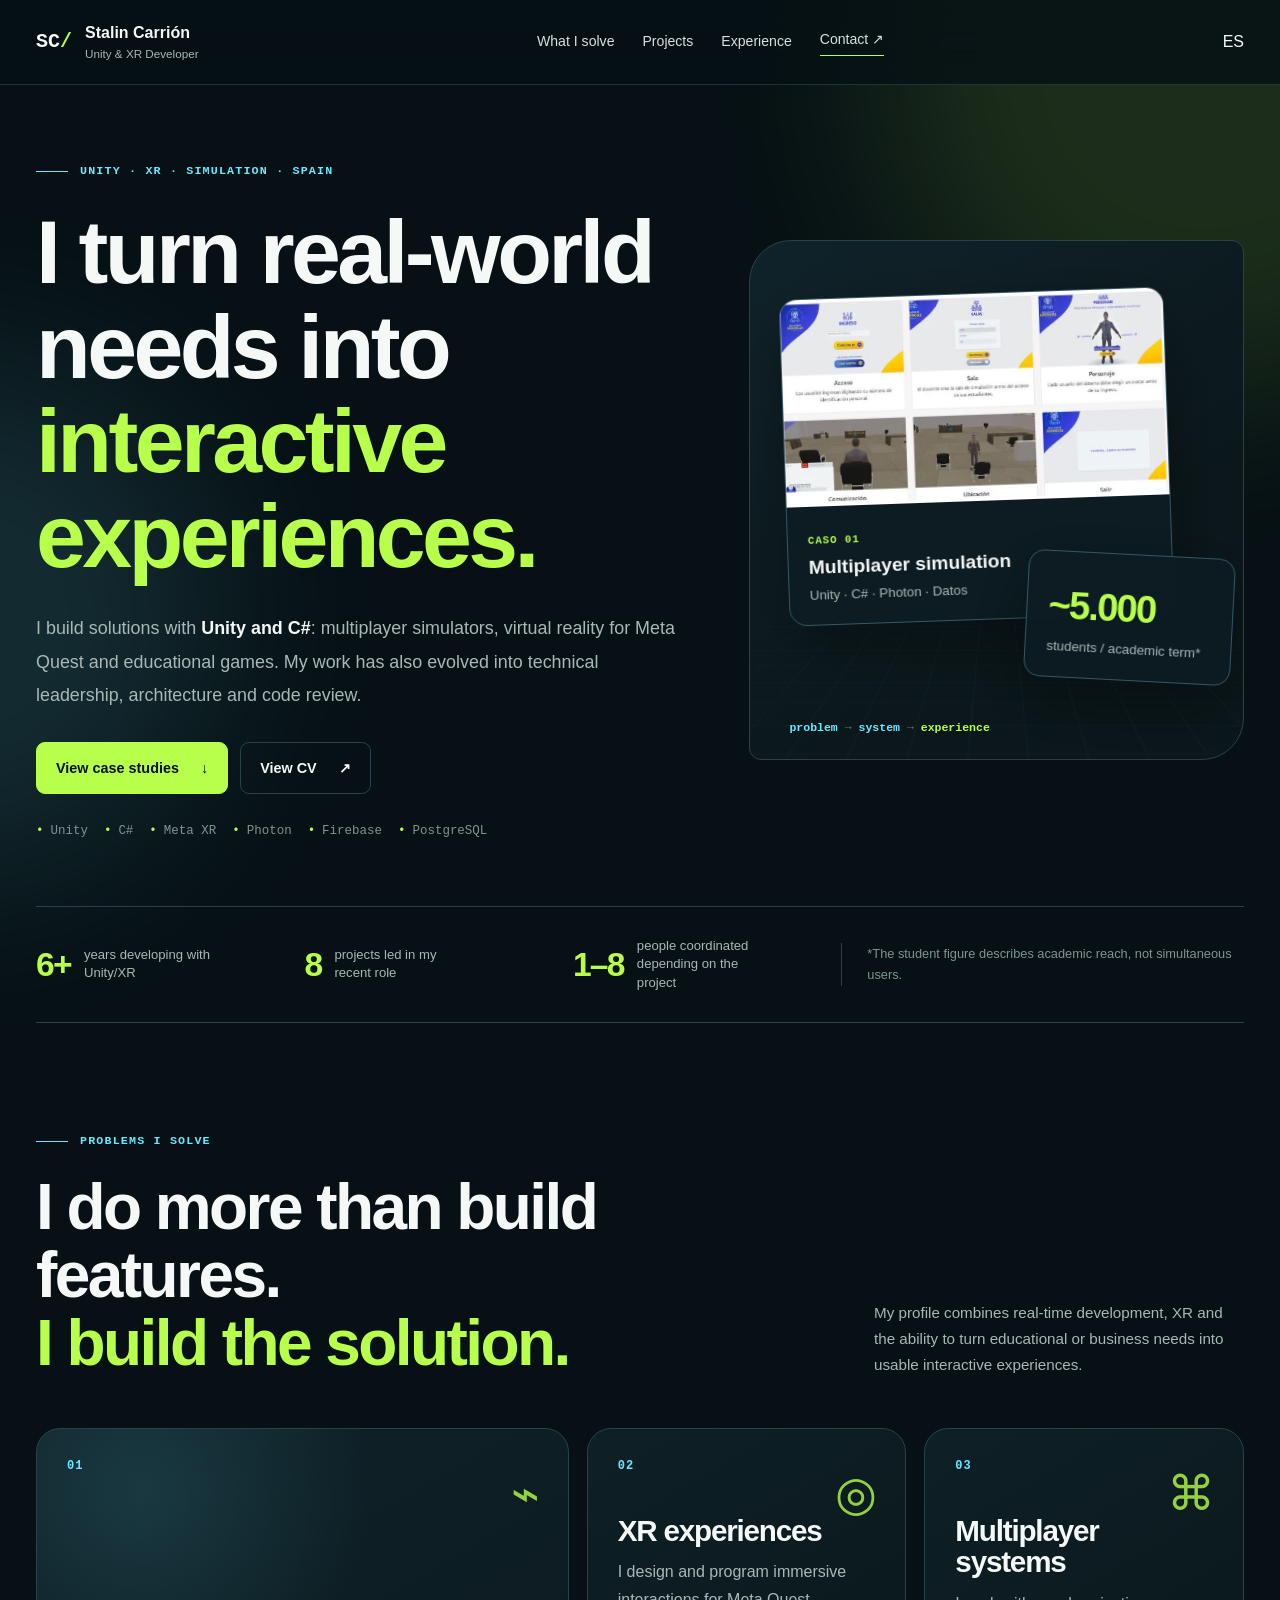
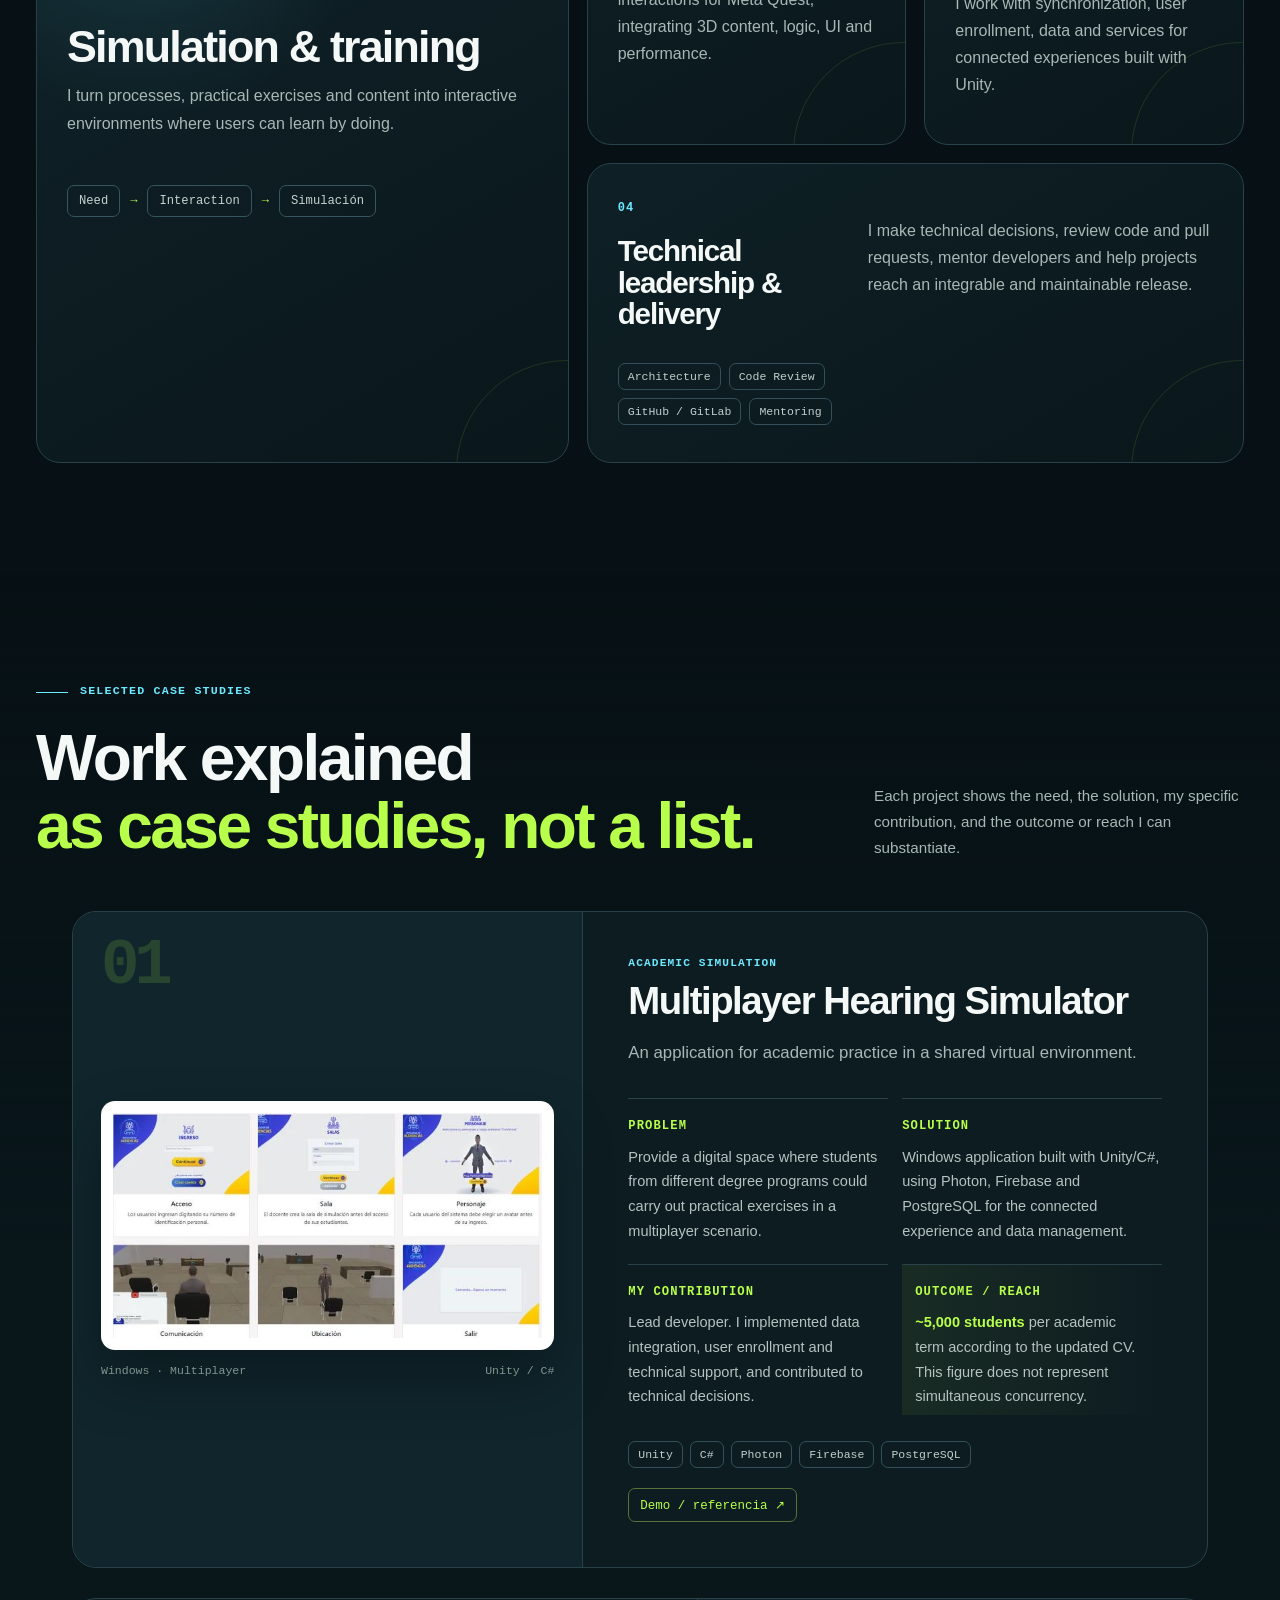
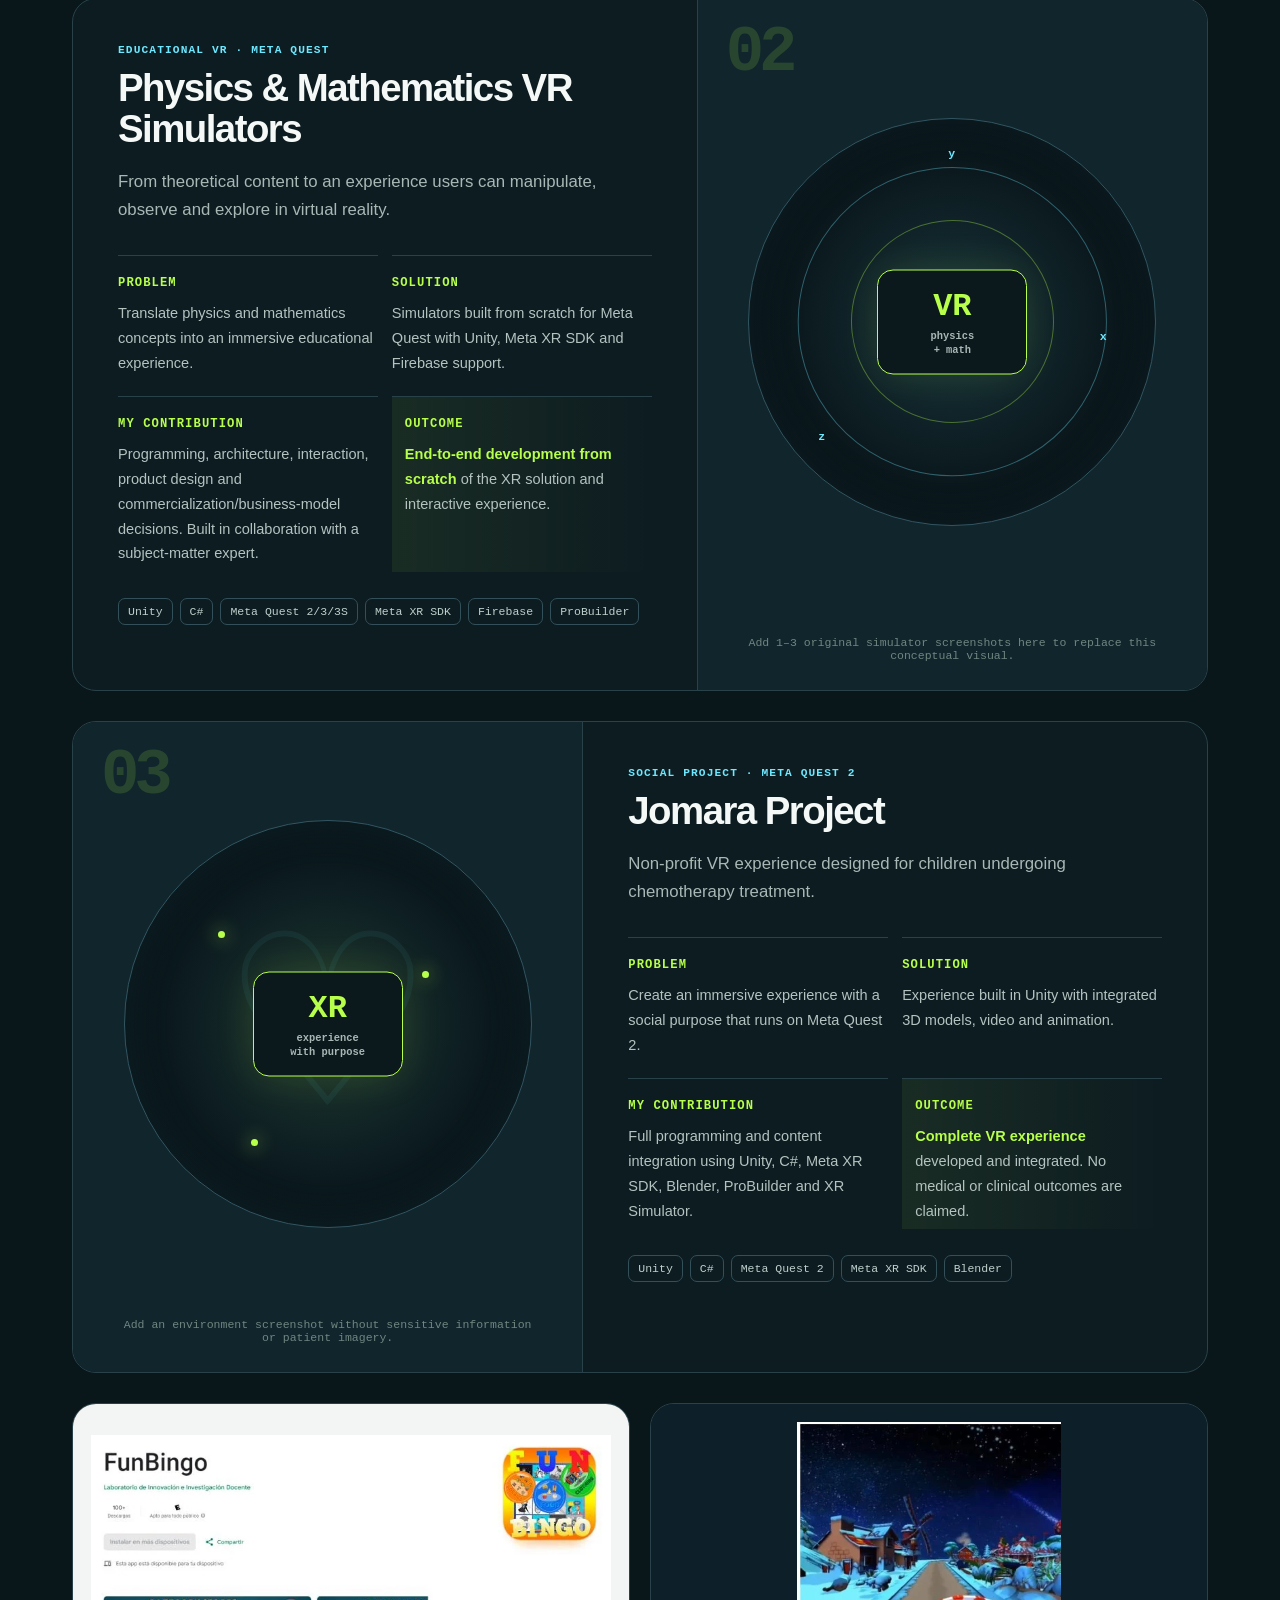
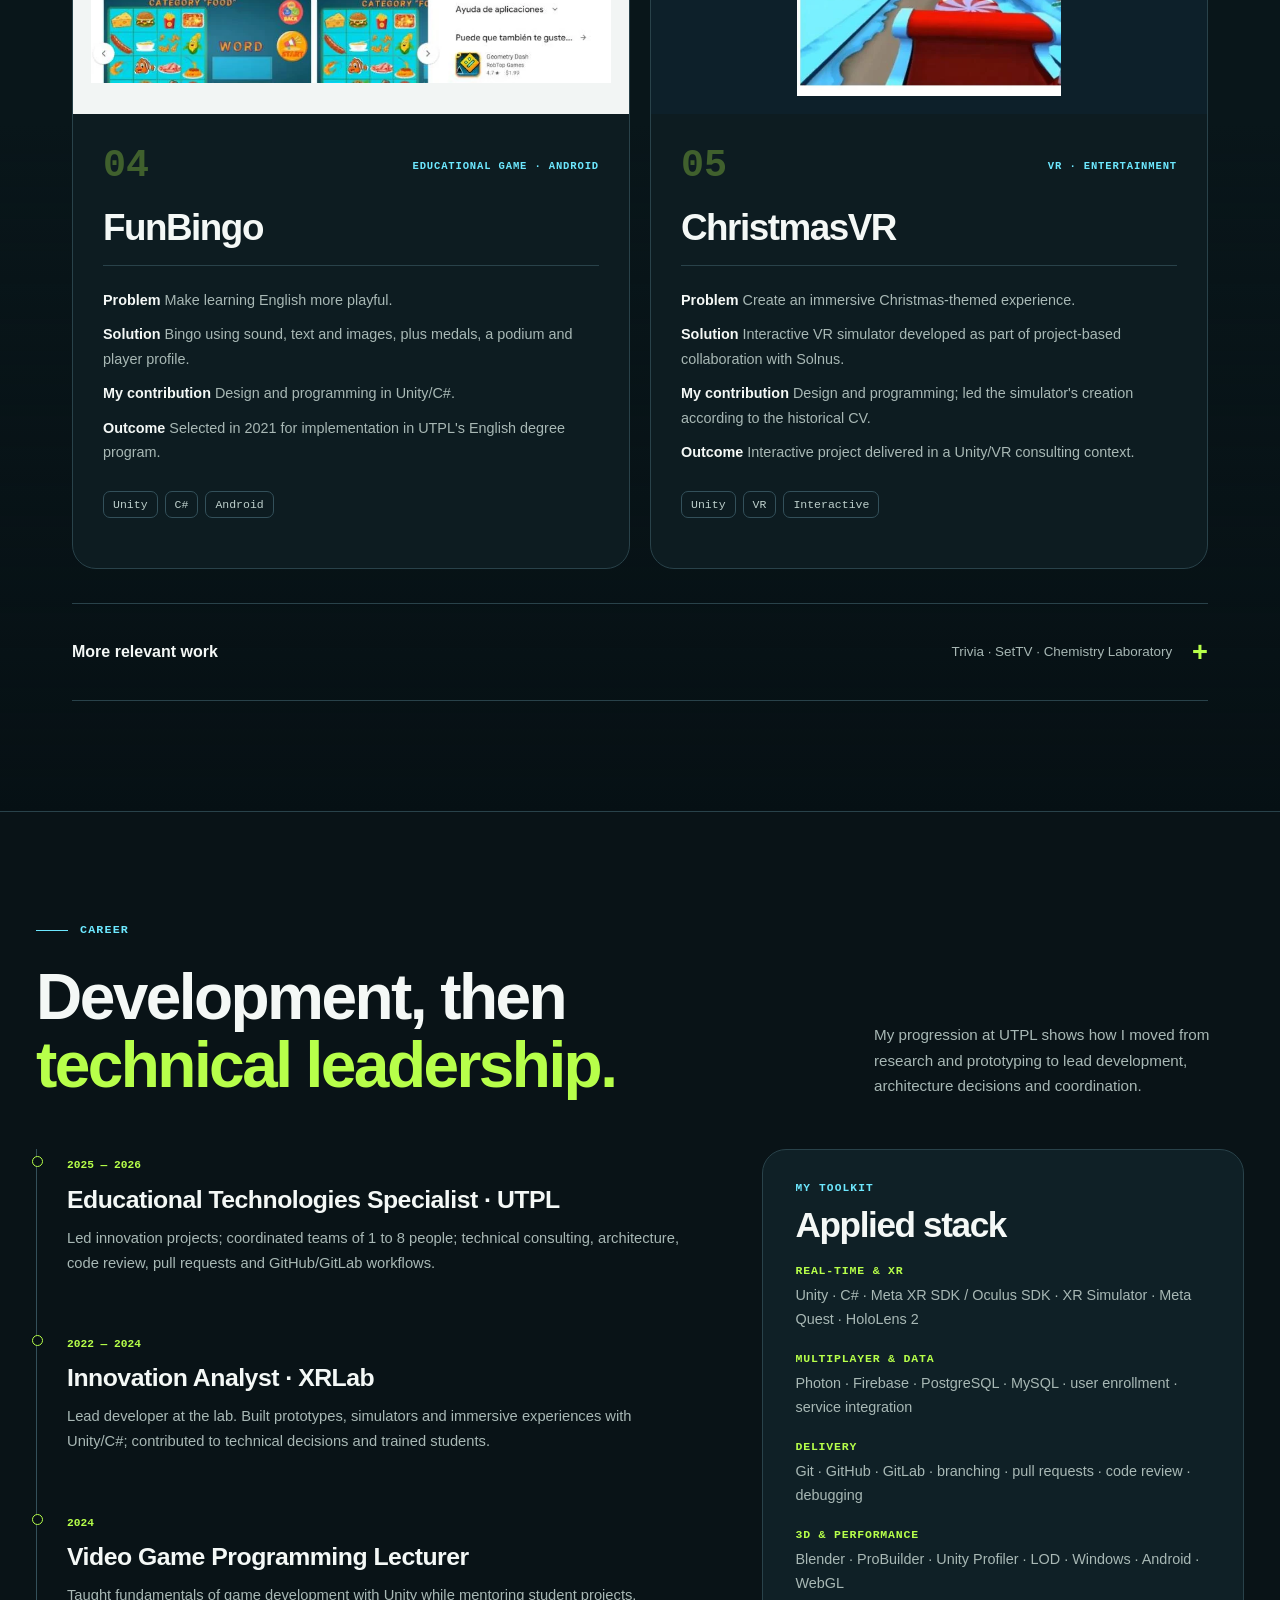
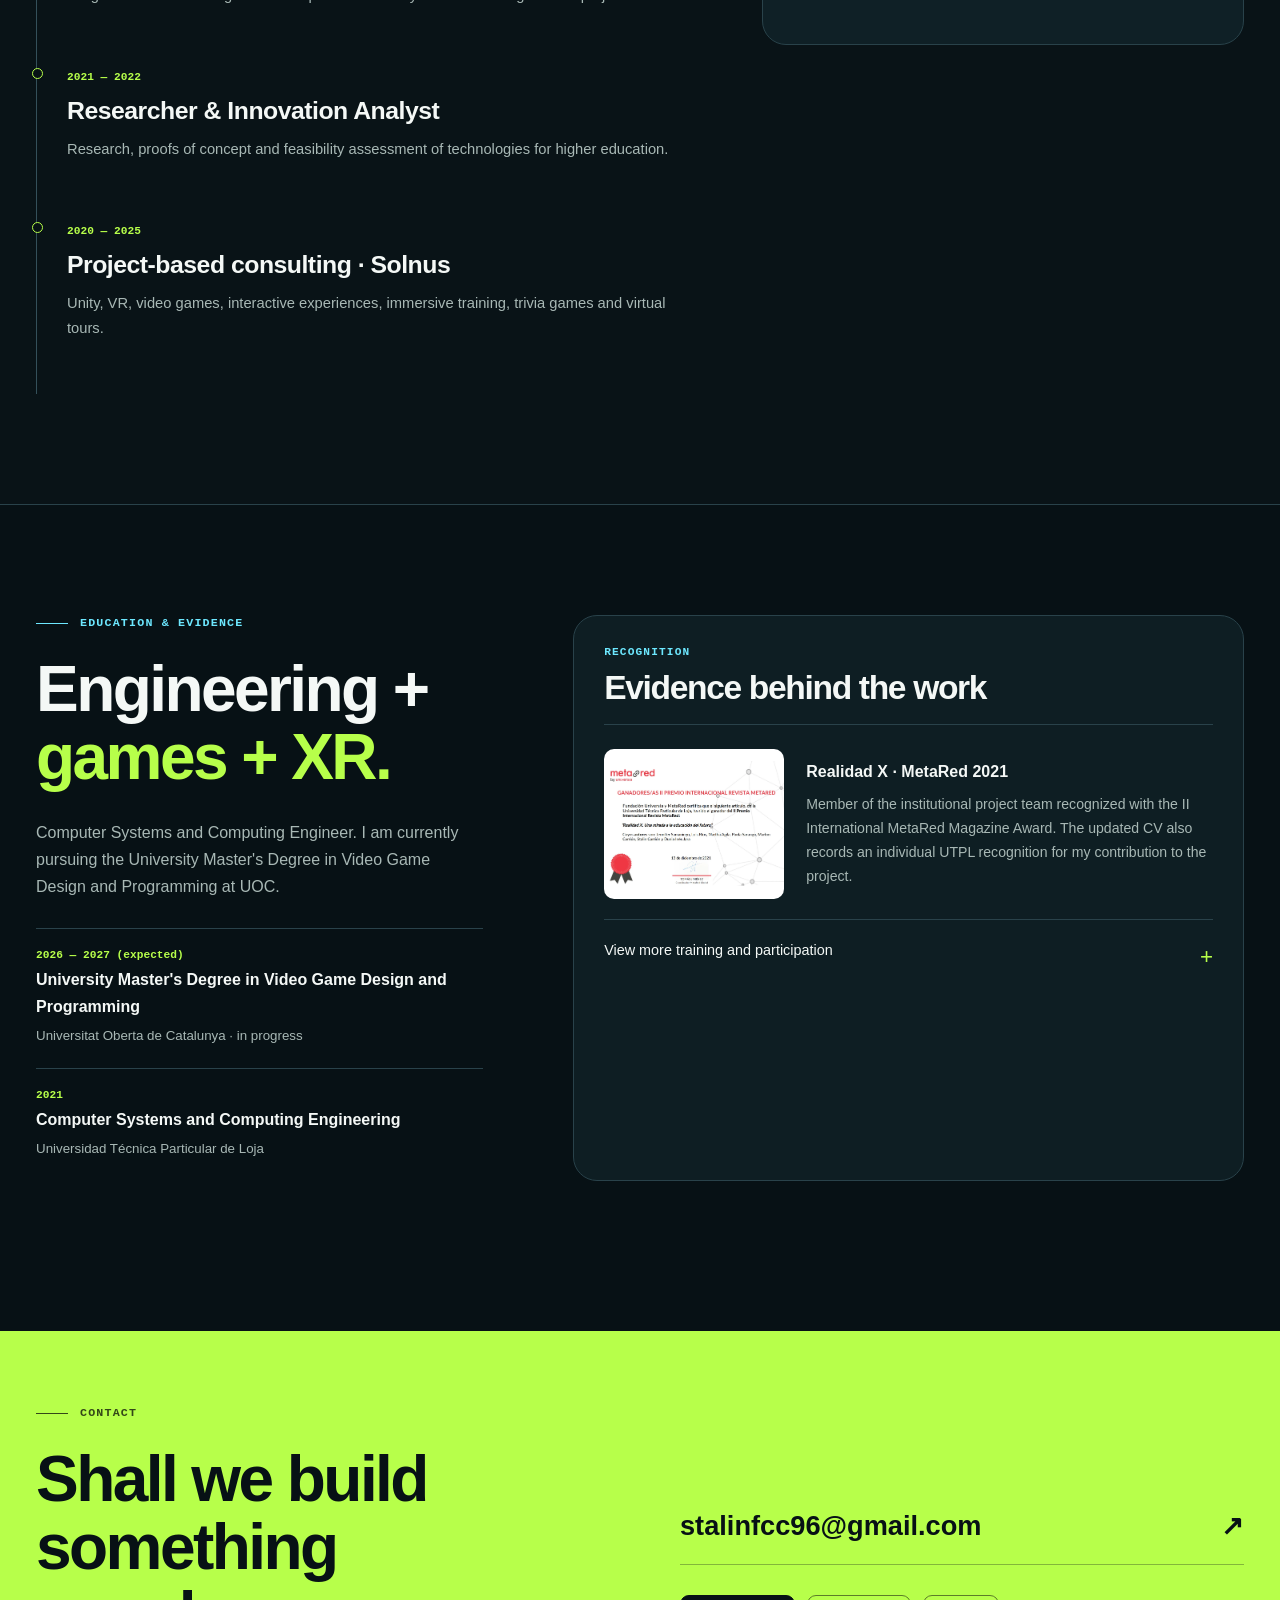
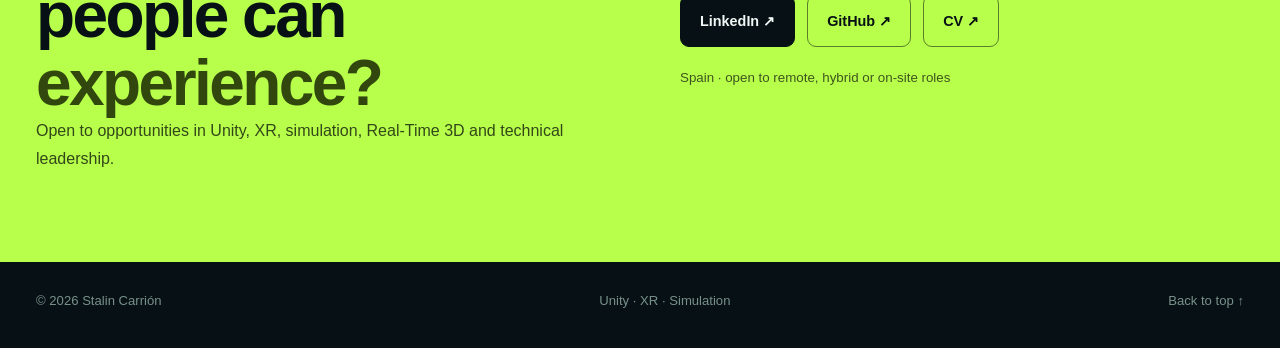
==== en.html @ 23c20b23 "Crear versión inglesa del portfolio" ====
<!doctype html>
<html lang="en">
<head>
  <meta charset="utf-8">
  <meta name="viewport" content="width=device-width,initial-scale=1">
  <meta name="theme-color" content="#071115">
  <meta name="description" content="Portfolio of Stalin Carrión, Unity & XR Developer. Multiplayer simulation, virtual reality, educational games and technical leadership.">
  <meta property="og:title" content="Stalin Carrión · Unity & XR Developer">
  <meta property="og:description" content="Unity, C#, XR and simulation applied to real-world problems. Case studies, technical contribution and outcomes.">
  <meta property="og:type" content="website">
  <title>Stalin Carrión · Unity & XR Developer</title>
  <link rel="stylesheet" href="styles.css">
</head>
<body>
  <a class="skip" href="#contenido">Skip to content</a>
  <div class="ambient ambient-a" aria-hidden="true"></div><div class="ambient ambient-b" aria-hidden="true"></div>
  <header class="site-header">
    <div class="wrap nav-wrap">
      <a class="brand" href="#inicio" aria-label="Stalin Carrión, home"><span class="brand-mark">SC<span>/</span></span><span>Stalin Carrión<small>Unity & XR Developer</small></span></a>
      <nav aria-label="Main navigation"><a href="#soluciones">What I solve</a><a href="#proyectos">Projects</a><a href="#experiencia">Experience</a><a class="nav-cta" href="#contacto">Contact ↗</a></nav>
      <a class="lang-toggle" href="index.html" aria-label="Switch the site to Spanish" title="Español">ES</a>
    </div>
  </header>

  <main id="contenido">
    <section class="hero wrap" id="inicio">
      <div class="hero-copy reveal">
        <p class="eyebrow"><span></span> Unity · XR · Simulation · Spain</p>
        <h1>I turn real-world needs into <em>interactive experiences.</em></h1>
        <p class="hero-lead">I build solutions with <strong>Unity and C#</strong>: multiplayer simulators, virtual reality for Meta Quest and educational games. My work has also evolved into technical leadership, architecture and code review.</p>
        <div class="actions"><a class="btn primary" href="#proyectos">View case studies <span>↓</span></a><a class="btn ghost" href="assets/CV_Stalin_Carrion.pdf" target="_blank" rel="noopener">View CV <span>↗</span></a></div>
        <div class="tech-line" aria-label="Featured technologies"><span>Unity</span><span>C#</span><span>Meta XR</span><span>Photon</span><span>Firebase</span><span>PostgreSQL</span></div>
      </div>
      <div class="hero-stage reveal" aria-label="Featured project">
        <div class="stage-grid"></div>
        <div class="stage-card stage-card-main"><img src="assets/img/audiencias.webp" alt="Screenshots of the Multiplayer Hearing Simulator"><div><span class="kicker">CASO 01</span><strong>Multiplayer simulation</strong><small>Unity · C# · Photon · Datos</small></div></div>
        <div class="stage-card stage-card-float"><span>~5.000</span><small>students / academic term*</small></div>
        <div class="stage-code" aria-hidden="true"><span>problem</span> → <span>system</span> → <b>experience</b></div>
      </div>
    </section>

    <section class="proof wrap reveal" aria-label="Professional summary">
      <div><strong>6+</strong><span>years developing with Unity/XR</span></div>
      <div><strong>8</strong><span>projects led in my recent role</span></div>
      <div><strong>1–8</strong><span>people coordinated depending on the project</span></div>
      <p>*The student figure describes academic reach, not simultaneous users.</p>
    </section>

    <section class="section wrap" id="soluciones">
      <div class="section-head reveal"><div><p class="eyebrow"><span></span> Problems I solve</p><h2>I do more than build features.<br><em>I build the solution.</em></h2></div><p>My profile combines real-time development, XR and the ability to turn educational or business needs into usable interactive experiences.</p></div>
      <div class="bento">
        <article class="solve-card solve-large reveal"><div class="solve-index">01</div><div class="solve-icon">⌁</div><h3>Simulation & training</h3><p>I turn processes, practical exercises and content into interactive environments where users can learn by doing.</p><div class="mini-flow"><span>Need</span><i>→</i><span>Interaction</span><i>→</i><span>Simulación</span></div></article>
        <article class="solve-card reveal"><div class="solve-index">02</div><div class="solve-icon">◎</div><h3>XR experiences</h3><p>I design and program immersive interactions for Meta Quest, integrating 3D content, logic, UI and performance.</p></article>
        <article class="solve-card reveal"><div class="solve-index">03</div><div class="solve-icon">⌘</div><h3>Multiplayer systems</h3><p>I work with synchronization, user enrollment, data and services for connected experiences built with Unity.</p></article>
        <article class="solve-card solve-wide reveal"><div><div class="solve-index">04</div><h3>Technical leadership & delivery</h3></div><p>I make technical decisions, review code and pull requests, mentor developers and help projects reach an integrable and maintainable release.</p><div class="badge-row"><span>Architecture</span><span>Code Review</span><span>GitHub / GitLab</span><span>Mentoring</span></div></article>
      </div>
    </section>

    <section class="section projects-section" id="proyectos">
      <div class="wrap"><div class="section-head reveal"><div><p class="eyebrow"><span></span> Selected case studies</p><h2>Work explained<br><em>as case studies, not a list.</em></h2></div><p>Each project shows the need, the solution, my specific contribution, and the outcome or reach I can substantiate.</p></div>

        <article class="case wrap-card reveal" id="audiencias">
          <div class="case-media"><div class="case-number">01</div><a class="image-frame" href="assets/img/audiencias.webp" data-lightbox><img src="assets/img/audiencias.webp" alt="Login, avatar and room screens from the Multiplayer Hearing Simulator"></a><div class="media-caption"><span>Windows · Multiplayer</span><span>Unity / C#</span></div></div>
          <div class="case-copy"><p class="case-kind">ACADEMIC SIMULATION</p><h3>Multiplayer Hearing Simulator</h3><p class="case-intro">An application for academic practice in a shared virtual environment.</p><div class="case-grid"><div><h4>Problem</h4><p>Provide a digital space where students from different degree programs could carry out practical exercises in a multiplayer scenario.</p></div><div><h4>Solution</h4><p>Windows application built with Unity/C#, using Photon, Firebase and PostgreSQL for the connected experience and data management.</p></div><div><h4>My contribution</h4><p>Lead developer. I implemented data integration, user enrollment and technical support, and contributed to technical decisions.</p></div><div class="outcome"><h4>Outcome / reach</h4><p><strong>~5,000 students</strong> per academic term according to the updated CV. This figure does not represent simultaneous concurrency.</p></div></div><div class="stack"><span>Unity</span><span>C#</span><span>Photon</span><span>Firebase</span><span>PostgreSQL</span></div><div class="project-links" data-project="audiencias"></div></div>
        </article>

        <article class="case wrap-card reverse reveal" id="fisica">
          <div class="case-media media-concept"><div class="case-number">02</div><div class="concept-visual"><div class="orbit o1"></div><div class="orbit o2"></div><div class="vr-box">VR<span>physics<br>+ math</span></div><div class="axis axis-x">x</div><div class="axis axis-y">y</div><div class="axis axis-z">z</div></div><p class="placeholder-note">Add 1–3 original simulator screenshots here to replace this conceptual visual.</p></div>
          <div class="case-copy"><p class="case-kind">EDUCATIONAL VR · META QUEST</p><h3>Physics & Mathematics VR Simulators</h3><p class="case-intro">From theoretical content to an experience users can manipulate, observe and explore in virtual reality.</p><div class="case-grid"><div><h4>Problem</h4><p>Translate physics and mathematics concepts into an immersive educational experience.</p></div><div><h4>Solution</h4><p>Simulators built from scratch for Meta Quest with Unity, Meta XR SDK and Firebase support.</p></div><div><h4>My contribution</h4><p>Programming, architecture, interaction, product design and commercialization/business-model decisions. Built in collaboration with a subject-matter expert.</p></div><div class="outcome"><h4>Outcome</h4><p><strong>End-to-end development from scratch</strong> of the XR solution and interactive experience.</p></div></div><div class="stack"><span>Unity</span><span>C#</span><span>Meta Quest 2/3/3S</span><span>Meta XR SDK</span><span>Firebase</span><span>ProBuilder</span></div><div class="project-links" data-project="fisica"></div></div>
        </article>

        <article class="case wrap-card reveal" id="jomara">
          <div class="case-media media-concept social"><div class="case-number">03</div><div class="concept-visual"><div class="heartline">♡</div><div class="vr-box">XR<span>experience<br>with purpose</span></div><div class="spark s1"></div><div class="spark s2"></div><div class="spark s3"></div></div><p class="placeholder-note">Add an environment screenshot without sensitive information or patient imagery.</p></div>
          <div class="case-copy"><p class="case-kind">SOCIAL PROJECT · META QUEST 2</p><h3>Jomara Project</h3><p class="case-intro">Non-profit VR experience designed for children undergoing chemotherapy treatment.</p><div class="case-grid"><div><h4>Problem</h4><p>Create an immersive experience with a social purpose that runs on Meta Quest 2.</p></div><div><h4>Solution</h4><p>Experience built in Unity with integrated 3D models, video and animation.</p></div><div><h4>My contribution</h4><p>Full programming and content integration using Unity, C#, Meta XR SDK, Blender, ProBuilder and XR Simulator.</p></div><div class="outcome"><h4>Outcome</h4><p><strong>Complete VR experience</strong> developed and integrated. No medical or clinical outcomes are claimed.</p></div></div><div class="stack"><span>Unity</span><span>C#</span><span>Meta Quest 2</span><span>Meta XR SDK</span><span>Blender</span></div><div class="project-links" data-project="jomara"></div></div>
        </article>

        <div class="project-duo">
          <article class="mini-case reveal" id="funbingo"><a class="mini-image light" href="assets/img/funbingo.webp" data-lightbox><img src="assets/img/funbingo.webp" alt="FunBingo screenshots"></a><div class="mini-copy"><div class="mini-top"><span>04</span><p>EDUCATIONAL GAME · ANDROID</p></div><h3>FunBingo</h3><div class="mini-facts"><p><b>Problem</b> Make learning English more playful.</p><p><b>Solution</b> Bingo using sound, text and images, plus medals, a podium and player profile.</p><p><b>My contribution</b> Design and programming in Unity/C#.</p><p><b>Outcome</b> Selected in 2021 for implementation in UTPL's English degree program.</p></div><div class="stack"><span>Unity</span><span>C#</span><span>Android</span></div><div class="project-links" data-project="funbingo"></div></div></article>
          <article class="mini-case reveal" id="christmas-vr"><a class="mini-image dark-img" href="assets/img/christmas-vr.webp" data-lightbox><img src="assets/img/christmas-vr.webp" alt="ChristmasVR scene"></a><div class="mini-copy"><div class="mini-top"><span>05</span><p>VR · ENTERTAINMENT</p></div><h3>ChristmasVR</h3><div class="mini-facts"><p><b>Problem</b> Create an immersive Christmas-themed experience.</p><p><b>Solution</b> Interactive VR simulator developed as part of project-based collaboration with Solnus.</p><p><b>My contribution</b> Design and programming; led the simulator's creation according to the historical CV.</p><p><b>Outcome</b> Interactive project delivered in a Unity/VR consulting context.</p></div><div class="stack"><span>Unity</span><span>VR</span><span>Interactive</span></div><div class="project-links" data-project="christmas"></div></div></article>
        </div>

        <details class="more-work reveal"><summary><span>More relevant work</span><span>Trivia · SetTV · Chemistry Laboratory</span><b>+</b></summary><div class="more-grid"><article><a href="assets/img/trivia.webp" data-lightbox><img src="assets/img/trivia.webp" alt="Trivia of University screenshots"></a><p class="case-kind">DESIGN + PROGRAMMING</p><h3>Trivia of University</h3><p>Interactive trivia game for mobile devices and touchscreens.</p></article><article><a href="assets/img/set-tv.webp" data-lightbox><img src="assets/img/set-tv.webp" alt="SetTV Simulator screenshot"></a><p class="case-kind">PROGRAMMING ADVISORY</p><h3>SetTV Simulator</h3><p>Contributed as a technical/programming advisor, without claiming full development ownership.</p></article><article><a href="assets/img/quimica.webp" data-lightbox><img src="assets/img/quimica.webp" alt="Chemistry Laboratory Simulator screenshot"></a><p class="case-kind">PROGRAMMING ADVISORY</p><h3>Chemistry Laboratory</h3><p>Programming support and advisory work on an educational simulator.</p></article></div></details>
      </div>
    </section>

    <section class="section experience" id="experiencia"><div class="wrap"><div class="section-head reveal"><div><p class="eyebrow"><span></span> Career</p><h2>Development, then<br><em>technical leadership.</em></h2></div><p>My progression at UTPL shows how I moved from research and prototyping to lead development, architecture decisions and coordination.</p></div><div class="exp-layout"><div class="timeline reveal"><article><span class="date">2025 — 2026</span><h3>Educational Technologies Specialist · UTPL</h3><p>Led innovation projects; coordinated teams of 1 to 8 people; technical consulting, architecture, code review, pull requests and GitHub/GitLab workflows.</p></article><article><span class="date">2022 — 2024</span><h3>Innovation Analyst · XRLab</h3><p>Lead developer at the lab. Built prototypes, simulators and immersive experiences with Unity/C#; contributed to technical decisions and trained students.</p></article><article><span class="date">2024</span><h3>Video Game Programming Lecturer</h3><p>Taught fundamentals of game development with Unity while mentoring student projects.</p></article><article><span class="date">2021 — 2022</span><h3>Researcher & Innovation Analyst</h3><p>Research, proofs of concept and feasibility assessment of technologies for higher education.</p></article><article><span class="date">2020 — 2025</span><h3>Project-based consulting · Solnus</h3><p>Unity, VR, video games, interactive experiences, immersive training, trivia games and virtual tours.</p></article></div><aside class="toolbox reveal"><p class="case-kind">MY TOOLKIT</p><h3>Applied stack</h3><dl><dt>Real-time & XR</dt><dd>Unity · C# · Meta XR SDK / Oculus SDK · XR Simulator · Meta Quest · HoloLens 2</dd><dt>Multiplayer & Data</dt><dd>Photon · Firebase · PostgreSQL · MySQL · user enrollment · service integration</dd><dt>Delivery</dt><dd>Git · GitHub · GitLab · branching · pull requests · code review · debugging</dd><dt>3D & Performance</dt><dd>Blender · ProBuilder · Unity Profiler · LOD · Windows · Android · WebGL</dd></dl></aside></div></div></section>

    <section class="section wrap profile" id="perfil"><div class="profile-copy reveal"><p class="eyebrow"><span></span> Education & evidence</p><h2>Engineering +<br><em>games + XR.</em></h2><p>Computer Systems and Computing Engineer. I am currently pursuing the University Master's Degree in Video Game Design and Programming at UOC.</p><div class="edu"><span>2026 — 2027 (expected)</span><strong>University Master's Degree in Video Game Design and Programming</strong><small>Universitat Oberta de Catalunya · in progress</small></div><div class="edu"><span>2021</span><strong>Computer Systems and Computing Engineering</strong><small>Universidad Técnica Particular de Loja</small></div></div><div class="recognition reveal"><p class="case-kind">RECOGNITION</p><h3>Evidence behind the work</h3><div class="recognition-card"><img src="assets/img/metared.webp" alt="Certificate for the II International MetaRed Magazine Award"><div><strong>Realidad X · MetaRed 2021</strong><p>Member of the institutional project team recognized with the II International MetaRed Magazine Award. The updated CV also records an individual UTPL recognition for my contribution to the project.</p></div></div><details><summary>View more training and participation <span>+</span></summary><ul><li>Speaker · Seminar on Educational Experiences with Extended Reality (2021)</li><li>Workshop course · “Augmented Reality in Education” (2023)</li><li>Participant · RIEU Educational Innovation Congress (2025)</li></ul></details></div></section>

    <section class="contact" id="contacto"><div class="wrap contact-grid reveal"><div><p class="eyebrow dark-eye"><span></span> Contact</p><h2>Shall we build something<br>people can <em>experience?</em></h2><p>Open to opportunities in Unity, XR, simulation, Real-Time 3D and technical leadership.</p></div><div class="contact-actions"><a class="email" href="mailto:stalinfcc96@gmail.com">stalinfcc96@gmail.com <span>↗</span></a><div class="actions"><a class="btn ink" href="https://www.linkedin.com/in/stalin-carrion-1705741b4/" target="_blank" rel="noopener">LinkedIn ↗</a><a class="btn outline-ink github-link" href="#" target="_blank" rel="noopener" hidden>GitHub ↗</a><a class="btn outline-ink" href="assets/CV_Stalin_Carrion.pdf" target="_blank" rel="noopener">CV ↗</a></div><small>Spain · open to remote, hybrid or on-site roles</small></div></div></section>
  </main>

  <footer class="wrap footer"><span>© <span id="year"></span> Stalin Carrión</span><span>Unity · XR · Simulation</span><a href="#inicio">Back to top ↑</a></footer>

  <div class="lightbox" id="lightbox" hidden><button aria-label="Close image">×</button><img alt="Expanded view"><p></p></div>
  <script src="config.js"></script><script src="script.js"></script>
</body>
</html>
---- styles.css ----
:root{color-scheme:dark;--bg:#071115;--bg2:#0b171c;--panel:#0f1f25;--panel2:#12262d;--ink:#f4f8f6;--muted:#a8b8b5;--line:#29424a;--accent:#b7ff4a;--cyan:#6de8ff;--warm:#f1ffcf;--radius:24px;--mono:ui-monospace,SFMono-Regular,Consolas,monospace}*{box-sizing:border-box}html{scroll-behavior:smooth;scroll-padding-top:100px}body{margin:0;background:var(--bg);color:var(--ink);font:16px/1.7 Inter,"Segoe UI",Arial,sans-serif;overflow-x:hidden}body:before{content:"";position:fixed;inset:0;pointer-events:none;opacity:.18;background-image:linear-gradient(rgba(255,255,255,.03) 1px,transparent 1px),linear-gradient(90deg,rgba(255,255,255,.03) 1px,transparent 1px);background-size:56px 56px;mask-image:linear-gradient(to bottom,#000 0,transparent 85%);z-index:-3}.ambient{position:fixed;border-radius:50%;filter:blur(90px);opacity:.12;pointer-events:none;z-index:-2}.ambient-a{width:650px;height:650px;background:var(--accent);top:-260px;right:-250px}.ambient-b{width:520px;height:520px;background:var(--cyan);left:-300px;top:40%}a{color:inherit;text-decoration:none}img{max-width:100%;display:block}h1,h2,h3,h4,p{margin-top:0}h1,h2,h3{letter-spacing:-.04em;line-height:1.06}h1{font-size:clamp(3.4rem,7vw,7rem);font-weight:650;margin-bottom:28px}h2{font-size:clamp(2.7rem,5vw,5rem);font-weight:620;margin:0}h3{font-size:clamp(1.8rem,3vw,3.2rem);margin-bottom:18px;font-weight:620}h4{font-size:.76rem;font-family:var(--mono);letter-spacing:.09em;text-transform:uppercase;color:var(--accent);margin-bottom:8px}em{font-style:normal;color:var(--accent)}strong{font-weight:650}.wrap{width:min(1240px,calc(100% - 72px));margin-inline:auto}.skip{position:fixed;top:14px;left:14px;background:var(--accent);color:#071115;padding:10px 14px;transform:translateY(-170%);z-index:100}.skip:focus{transform:none}.site-header{position:sticky;top:0;z-index:40;border-bottom:1px solid rgba(61,91,99,.45);background:rgba(7,17,21,.84);backdrop-filter:blur(18px)}.nav-wrap{min-height:84px;display:flex;justify-content:space-between;align-items:center;gap:24px}.brand{display:flex;align-items:center;gap:13px;font-weight:650;line-height:1.2}.brand small{display:block;color:var(--muted);font-size:.73rem;font-weight:400;margin-top:4px}.brand-mark{font-family:var(--mono);font-size:1.25rem}.brand-mark span{color:var(--accent)}nav{display:flex;gap:28px;align-items:center;font-size:.88rem}nav a{color:#d7e1df}nav a:hover{color:var(--accent)}.nav-cta{border-bottom:1px solid var(--accent);padding-bottom:4px}.hero{min-height:760px;display:grid;grid-template-columns:1.13fr .87fr;gap:70px;align-items:center;padding-block:78px 68px}.eyebrow{font:700 .73rem/1.5 var(--mono);letter-spacing:.1em;text-transform:uppercase;color:var(--cyan);display:flex;align-items:center;gap:12px;margin-bottom:24px}.eyebrow>span{display:inline-block;width:32px;height:1px;background:currentColor}.hero-lead{font-size:1.12rem;line-height:1.85;color:var(--muted);max-width:670px}.hero-lead strong{color:var(--ink)}.actions{display:flex;gap:12px;flex-wrap:wrap;margin-top:30px}.btn{display:inline-flex;align-items:center;justify-content:center;gap:22px;min-height:52px;padding:12px 19px;border-radius:9px;border:1px solid var(--line);font-weight:650;font-size:.9rem;transition:.2s transform,.2s background,.2s border-color}.btn:hover{transform:translateY(-2px)}.primary{background:var(--accent);color:#071115;border-color:var(--accent)}.ghost:hover{border-color:var(--accent);background:#101f17}.tech-line{display:flex;gap:10px 16px;flex-wrap:wrap;color:#7f9490;font:.78rem var(--mono);margin-top:30px}.tech-line span:before{content:"•";color:var(--accent);margin-right:7px}.hero-stage{position:relative;min-height:520px;border:1px solid var(--line);border-radius:42px 12px 42px 12px;background:linear-gradient(145deg,#10232a,#0b171b 65%);overflow:hidden;padding:44px}.stage-grid{position:absolute;inset:0;opacity:.28;background-image:linear-gradient(rgba(109,232,255,.08) 1px,transparent 1px),linear-gradient(90deg,rgba(109,232,255,.08) 1px,transparent 1px);background-size:38px 38px;transform:perspective(500px) rotateX(58deg) translateY(150px) scale(1.6);transform-origin:bottom}.stage-card{position:absolute;z-index:2;background:rgba(12,28,34,.94);border:1px solid #345864;box-shadow:0 22px 65px rgba(0,0,0,.35)}.stage-card-main{left:7%;top:10%;width:78%;border-radius:18px;overflow:hidden;transform:rotate(-2deg)}.stage-card-main img{width:100%;background:#fff;aspect-ratio:1.85;object-fit:contain}.stage-card-main>div{padding:18px 20px}.stage-card-main strong,.stage-card-main small{display:block}.stage-card-main strong{font-size:1.2rem}.stage-card-main small{color:var(--muted)}.kicker{font:700 .67rem var(--mono);color:var(--accent);letter-spacing:.09em}.stage-card-float{right:2%;bottom:15%;width:42%;padding:21px;border-radius:16px;transform:rotate(3deg);backdrop-filter:blur(8px)}.stage-card-float span{display:block;color:var(--accent);font-size:2.4rem;font-weight:650;letter-spacing:-.05em}.stage-card-float small{display:block;color:var(--muted);line-height:1.35}.stage-code{position:absolute;bottom:5%;left:8%;font:700 .72rem var(--mono);color:#68807b}.stage-code span{color:var(--cyan)}.stage-code b{color:var(--accent)}.proof{display:grid;grid-template-columns:1fr 1fr 1fr 1.5fr;border-block:1px solid var(--line);padding-block:30px}.proof>div{display:flex;align-items:center;gap:13px}.proof strong{font-size:2.1rem;line-height:1;color:var(--accent);letter-spacing:-.05em}.proof span{font-size:.82rem;line-height:1.4;color:var(--muted);max-width:135px}.proof p{margin:0;border-left:1px solid var(--line);padding-left:25px;color:#7f9490;font-size:.8rem;align-self:center}.section{padding-block:110px}.section-head{display:flex;justify-content:space-between;gap:55px;align-items:end;margin-bottom:50px}.section-head>div{max-width:850px}.section-head>p{color:var(--muted);max-width:370px;margin:0;font-size:.95rem}.bento{display:grid;grid-template-columns:1.25fr .75fr .75fr;gap:18px}.solve-card{position:relative;background:linear-gradient(150deg,#0e2026,#0a171b);border:1px solid var(--line);border-radius:var(--radius);padding:30px;min-height:300px;overflow:hidden}.solve-card:after{content:"";position:absolute;width:220px;height:220px;border:1px solid rgba(183,255,74,.12);border-radius:50%;right:-110px;bottom:-120px}.solve-card h3{font-size:1.85rem;margin:42px 0 12px}.solve-card p{color:var(--muted);max-width:490px}.solve-large{grid-row:span 2;min-height:620px;background:radial-gradient(circle at 20% 10%,rgba(109,232,255,.12),transparent 32%),linear-gradient(150deg,#0f2229,#0a171b)}.solve-large h3{font-size:2.8rem;margin-top:150px}.solve-wide{grid-column:2/4;min-height:300px;display:grid;grid-template-columns:.8fr 1.2fr;gap:20px;align-items:center}.solve-wide h3{margin:20px 0 0}.solve-icon{position:absolute;right:28px;top:28px;font-size:3rem;color:var(--accent);font-family:var(--mono);opacity:.8}.solve-index{font:700 .75rem var(--mono);color:var(--cyan);letter-spacing:.08em}.mini-flow{margin-top:48px;display:flex;gap:10px;align-items:center;flex-wrap:wrap;font:.76rem var(--mono)}.mini-flow span{border:1px solid #36555e;padding:8px 11px;border-radius:7px;color:#c5d4d1}.mini-flow i{color:var(--accent);font-style:normal}.badge-row{display:flex;gap:8px;flex-wrap:wrap}.badge-row span,.stack span{font:.72rem var(--mono);border:1px solid #33505a;padding:6px 9px;border-radius:7px;color:#bed0cc}.projects-section{background:linear-gradient(180deg,transparent,#09161a 20%,#09161a 80%,transparent)}.wrap-card{width:min(1240px,calc(100% - 72px));margin:0 auto 30px}.case{display:grid;grid-template-columns:.9fr 1.1fr;border:1px solid var(--line);border-radius:var(--radius);overflow:hidden;background:#0d1c21}.case.reverse{grid-template-columns:1.1fr .9fr}.case.reverse .case-media{order:2}.case-media{position:relative;background:#10252c;padding:28px;border-right:1px solid var(--line);min-height:650px;display:flex;flex-direction:column;justify-content:center}.case.reverse .case-media{border-right:0;border-left:1px solid var(--line)}.case-number{position:absolute;left:28px;top:22px;font:700 4rem/1 var(--mono);color:rgba(183,255,74,.15);letter-spacing:-.08em}.image-frame{display:block;background:#fff;padding:12px;border-radius:14px;box-shadow:0 28px 60px rgba(0,0,0,.28);transition:transform .3s}.image-frame:hover{transform:translateY(-4px) rotate(-.5deg)}.image-frame img{width:100%;object-fit:contain}.media-caption{display:flex;justify-content:space-between;gap:15px;color:#7f9691;font:.72rem var(--mono);margin-top:14px}.case-copy{padding:45px}.case-kind{font:700 .7rem var(--mono);letter-spacing:.1em;color:var(--cyan);margin-bottom:12px}.case-intro{font-size:1.05rem;color:var(--muted);max-width:650px;margin-bottom:30px}.case-grid{display:grid;grid-template-columns:1fr 1fr;gap:14px}.case-grid>div{border-top:1px solid var(--line);padding:17px 0 6px}.case-grid p{color:#b4c3c0;font-size:.91rem;margin-bottom:0}.case-grid .outcome{background:linear-gradient(90deg,rgba(183,255,74,.07),transparent);padding-inline:13px}.case-grid .outcome strong{color:var(--accent)}.stack{display:flex;gap:7px;flex-wrap:wrap;margin-top:26px}.project-links{display:flex;gap:9px;flex-wrap:wrap;margin-top:20px}.project-links a{font:.78rem var(--mono);border:1px solid #56713a;color:var(--accent);padding:8px 11px;border-radius:7px}.media-concept{overflow:hidden}.concept-visual{position:relative;width:min(450px,90%);aspect-ratio:1;border:1px solid #325662;border-radius:50%;margin:auto;background:radial-gradient(circle,#18343c 0,#0d1d22 46%,#071115 69%);box-shadow:inset 0 0 50px rgba(109,232,255,.08)}.orbit{position:absolute;border:1px solid rgba(109,232,255,.35);border-radius:50%;inset:12%;transform:rotate(38deg)}.orbit.o2{inset:25%;transform:rotate(-28deg);border-color:rgba(183,255,74,.35)}.vr-box{position:absolute;left:50%;top:50%;transform:translate(-50%,-50%);width:150px;height:105px;border:1px solid var(--accent);border-radius:16px;background:#0b181c;display:flex;flex-direction:column;align-items:center;justify-content:center;font:700 2rem var(--mono);color:var(--accent);box-shadow:0 0 40px rgba(183,255,74,.12)}.vr-box span{font-size:.65rem;line-height:1.35;color:var(--muted);text-align:center;margin-top:4px}.axis{position:absolute;font:700 .72rem var(--mono);color:var(--cyan)}.axis-x{right:12%;top:52%}.axis-y{left:49%;top:7%}.axis-z{left:17%;bottom:20%}.placeholder-note{font:.72rem var(--mono);color:#708681;text-align:center;margin:20px auto 0;max-width:420px}.social .concept-visual{background:radial-gradient(circle,rgba(183,255,74,.1),#0d1d22 48%,#071115 72%)}.heartline{position:absolute;inset:0;display:flex;align-items:center;justify-content:center;font-size:15rem;color:rgba(109,232,255,.06);font-family:serif}.spark{position:absolute;width:7px;height:7px;background:var(--accent);border-radius:50%;box-shadow:0 0 18px var(--accent)}.s1{left:23%;top:27%}.s2{right:25%;top:37%}.s3{left:31%;bottom:20%}.project-duo{width:min(1240px,calc(100% - 72px));margin:0 auto;display:grid;grid-template-columns:1fr 1fr;gap:20px}.mini-case{background:#0d1c21;border:1px solid var(--line);border-radius:var(--radius);overflow:hidden}.mini-image{display:block;height:310px;padding:18px;background:#f2f5f4}.mini-image.dark-img{background:#0d202a}.mini-image img{width:100%;height:100%;object-fit:contain}.mini-copy{padding:30px}.mini-top{display:flex;align-items:center;justify-content:space-between;gap:14px;margin-bottom:20px}.mini-top>span{font:700 2.4rem var(--mono);color:rgba(183,255,74,.3)}.mini-top p{font:700 .66rem var(--mono);letter-spacing:.08em;color:var(--cyan);margin:0;text-align:right}.mini-copy h3{font-size:2.3rem}.mini-facts{border-top:1px solid var(--line);padding-top:12px}.mini-facts p{color:var(--muted);font-size:.9rem;margin:10px 0}.mini-facts b{color:var(--ink)}.more-work{width:min(1240px,calc(100% - 72px));margin:34px auto 0;border-block:1px solid var(--line)}.more-work summary{cursor:pointer;list-style:none;display:flex;align-items:center;gap:20px;padding:25px 0}.more-work summary::-webkit-details-marker{display:none}.more-work summary>span:first-child{font-weight:650}.more-work summary>span:nth-child(2){margin-left:auto;color:var(--muted);font-size:.84rem}.more-work summary b{color:var(--accent);font-size:1.7rem;transition:.2s}.more-work[open] summary b{transform:rotate(45deg)}.more-grid{display:grid;grid-template-columns:repeat(3,1fr);gap:20px;padding:8px 0 32px}.more-grid article{background:#0d1c21;border:1px solid var(--line);border-radius:16px;padding:18px}.more-grid img{height:190px;width:100%;object-fit:contain;background:#16272c;border-radius:10px;margin-bottom:18px}.more-grid h3{font-size:1.35rem;margin-bottom:10px}.more-grid p{color:var(--muted);font-size:.88rem}.experience{border-block:1px solid var(--line);background:#091317}.exp-layout{display:grid;grid-template-columns:1.15fr .85fr;gap:75px}.timeline article{position:relative;border-left:1px solid #34505a;padding:0 0 38px 30px}.timeline article:before{content:"";position:absolute;left:-5px;top:7px;width:9px;height:9px;border-radius:50%;background:var(--bg);border:1px solid var(--accent)}.date{font:700 .7rem var(--mono);color:var(--accent)}.timeline h3{font-size:1.55rem;line-height:1.25;margin:8px 0 10px;letter-spacing:-.02em}.timeline p{color:var(--muted);font-size:.92rem;max-width:680px}.toolbox{background:#0f2026;border:1px solid var(--line);border-radius:var(--radius);padding:32px;align-self:start;position:sticky;top:120px}.toolbox h3{font-size:2.2rem}.toolbox dt{font:700 .72rem var(--mono);text-transform:uppercase;color:var(--accent);letter-spacing:.07em;margin:20px 0 6px}.toolbox dd{margin:0;color:var(--muted);font-size:.9rem}.profile{display:grid;grid-template-columns:.8fr 1.2fr;gap:90px}.profile-copy>p:not(.eyebrow){color:var(--muted);font-size:1rem;margin:27px 0}.edu{border-top:1px solid var(--line);padding:20px 0}.edu span,.edu strong,.edu small{display:block}.edu span{font:700 .7rem var(--mono);color:var(--accent)}.edu strong{margin:5px 0}.edu small{color:var(--muted)}.recognition{border:1px solid var(--line);border-radius:var(--radius);background:#0e1e23;padding:30px}.recognition h3{font-size:2.1rem}.recognition-card{display:grid;grid-template-columns:180px 1fr;gap:22px;align-items:center;border-top:1px solid var(--line);padding-top:24px}.recognition-card img{width:180px;height:150px;object-fit:contain;background:#fff;border-radius:10px}.recognition-card p{color:var(--muted);font-size:.88rem;margin:8px 0 0}.recognition details{border-top:1px solid var(--line);margin-top:20px}.recognition summary{cursor:pointer;list-style:none;padding:18px 0 0;font-size:.9rem;display:flex;justify-content:space-between}.recognition summary::-webkit-details-marker{display:none}.recognition summary span{color:var(--accent);font-size:1.4rem}.recognition ul{color:var(--muted);font-size:.86rem}.contact{background:var(--accent);color:#071115;margin-top:40px}.contact-grid{display:grid;grid-template-columns:1fr 1fr;gap:80px;padding-block:74px;align-items:center}.contact h2 em{color:#31470e}.contact p{color:#334718;max-width:570px}.dark-eye{color:#334718}.contact-actions .email{display:block;font-size:clamp(1.1rem,2.2vw,1.7rem);font-weight:700;border-bottom:1px solid rgba(7,17,21,.3);padding-bottom:15px;overflow-wrap:anywhere}.contact-actions .email span{float:right}.contact-actions small{display:block;margin-top:20px;color:#40541f}.ink{background:#071115;color:#f2f7f5;border-color:#071115}.outline-ink{border-color:#5c7d29;color:#071115}.outline-ink:hover{background:rgba(7,17,21,.07)}.footer{display:flex;justify-content:space-between;gap:20px;padding-block:28px;color:#78908a;font-size:.82rem}.footer a:hover{color:var(--accent)}.lightbox{position:fixed;inset:0;z-index:90;background:rgba(3,8,10,.92);display:flex;align-items:center;justify-content:center;flex-direction:column;padding:40px;backdrop-filter:blur(12px)}.lightbox[hidden]{display:none}.lightbox img{max-width:min(1100px,92vw);max-height:78vh;object-fit:contain;border-radius:12px;box-shadow:0 30px 80px #000}.lightbox button{position:absolute;right:30px;top:20px;border:0;background:transparent;color:white;font-size:3rem;cursor:pointer}.lightbox p{color:var(--muted);font-size:.85rem;margin-top:15px}.reveal{opacity:0;transform:translateY(18px);transition:.65s opacity ease,.65s transform ease}.reveal.in{opacity:1;transform:none}@media(prefers-reduced-motion:reduce){html{scroll-behavior:auto}.reveal{opacity:1;transform:none;transition:none}.btn,.image-frame{transition:none}}
@media(max-width:1050px){.wrap,.wrap-card,.project-duo,.more-work{width:calc(100% - 48px)}nav{gap:18px}.hero{grid-template-columns:1fr 1fr;gap:34px}.hero-stage{min-height:480px;padding:25px}.proof{grid-template-columns:1fr 1fr 1fr}.proof p{grid-column:1/-1;border-left:0;border-top:1px solid var(--line);padding:18px 0 0;margin-top:18px}.bento{grid-template-columns:1fr 1fr}.solve-large{grid-row:auto;grid-column:1/-1;min-height:380px}.solve-large h3{margin-top:95px}.solve-wide{grid-column:1/-1}.case,.case.reverse{grid-template-columns:1fr}.case.reverse .case-media{order:0}.case-media,.case.reverse .case-media{border:0;border-bottom:1px solid var(--line);min-height:auto}.exp-layout{gap:35px}.profile{gap:45px}}
@media(max-width:760px){.wrap,.wrap-card,.project-duo,.more-work{width:calc(100% - 32px)}.nav-wrap{min-height:76px}nav a:not(.nav-cta){display:none}.hero{grid-template-columns:1fr;min-height:auto;padding-block:55px}.hero-stage{min-height:430px}.stage-card-main{width:84%}.proof{grid-template-columns:1fr;gap:18px}.proof>div{border-bottom:1px solid var(--line);padding-bottom:16px}.proof p{grid-column:auto;margin:0}.section{padding-block:76px}.section-head{display:block}.section-head>p{margin-top:24px;max-width:620px}.bento{grid-template-columns:1fr}.solve-card,.solve-large,.solve-wide{grid-column:auto;min-height:280px}.solve-large h3{margin-top:75px}.solve-wide{display:block}.solve-wide p{margin-top:25px}.case-copy{padding:28px 22px}.case-grid{grid-template-columns:1fr}.case-media{padding:22px}.project-duo{grid-template-columns:1fr}.more-grid{grid-template-columns:1fr}.more-work summary>span:nth-child(2){display:none}.exp-layout{grid-template-columns:1fr}.toolbox{position:static}.profile{grid-template-columns:1fr}.recognition-card{grid-template-columns:1fr}.recognition-card img{width:100%;height:220px}.contact-grid{grid-template-columns:1fr;gap:35px}.footer{flex-direction:column}.mini-image{height:250px}}
@media(max-width:480px){h1{font-size:3.2rem}.hero-stage{min-height:360px;border-radius:25px 10px}.stage-card-main{left:5%;width:90%}.stage-card-float{width:55%;bottom:12%}.stage-card-float span{font-size:2rem}.actions .btn{width:100%}.case-grid p{font-size:.88rem}.mini-copy h3{font-size:2rem}.contact-grid{padding-block:55px}}
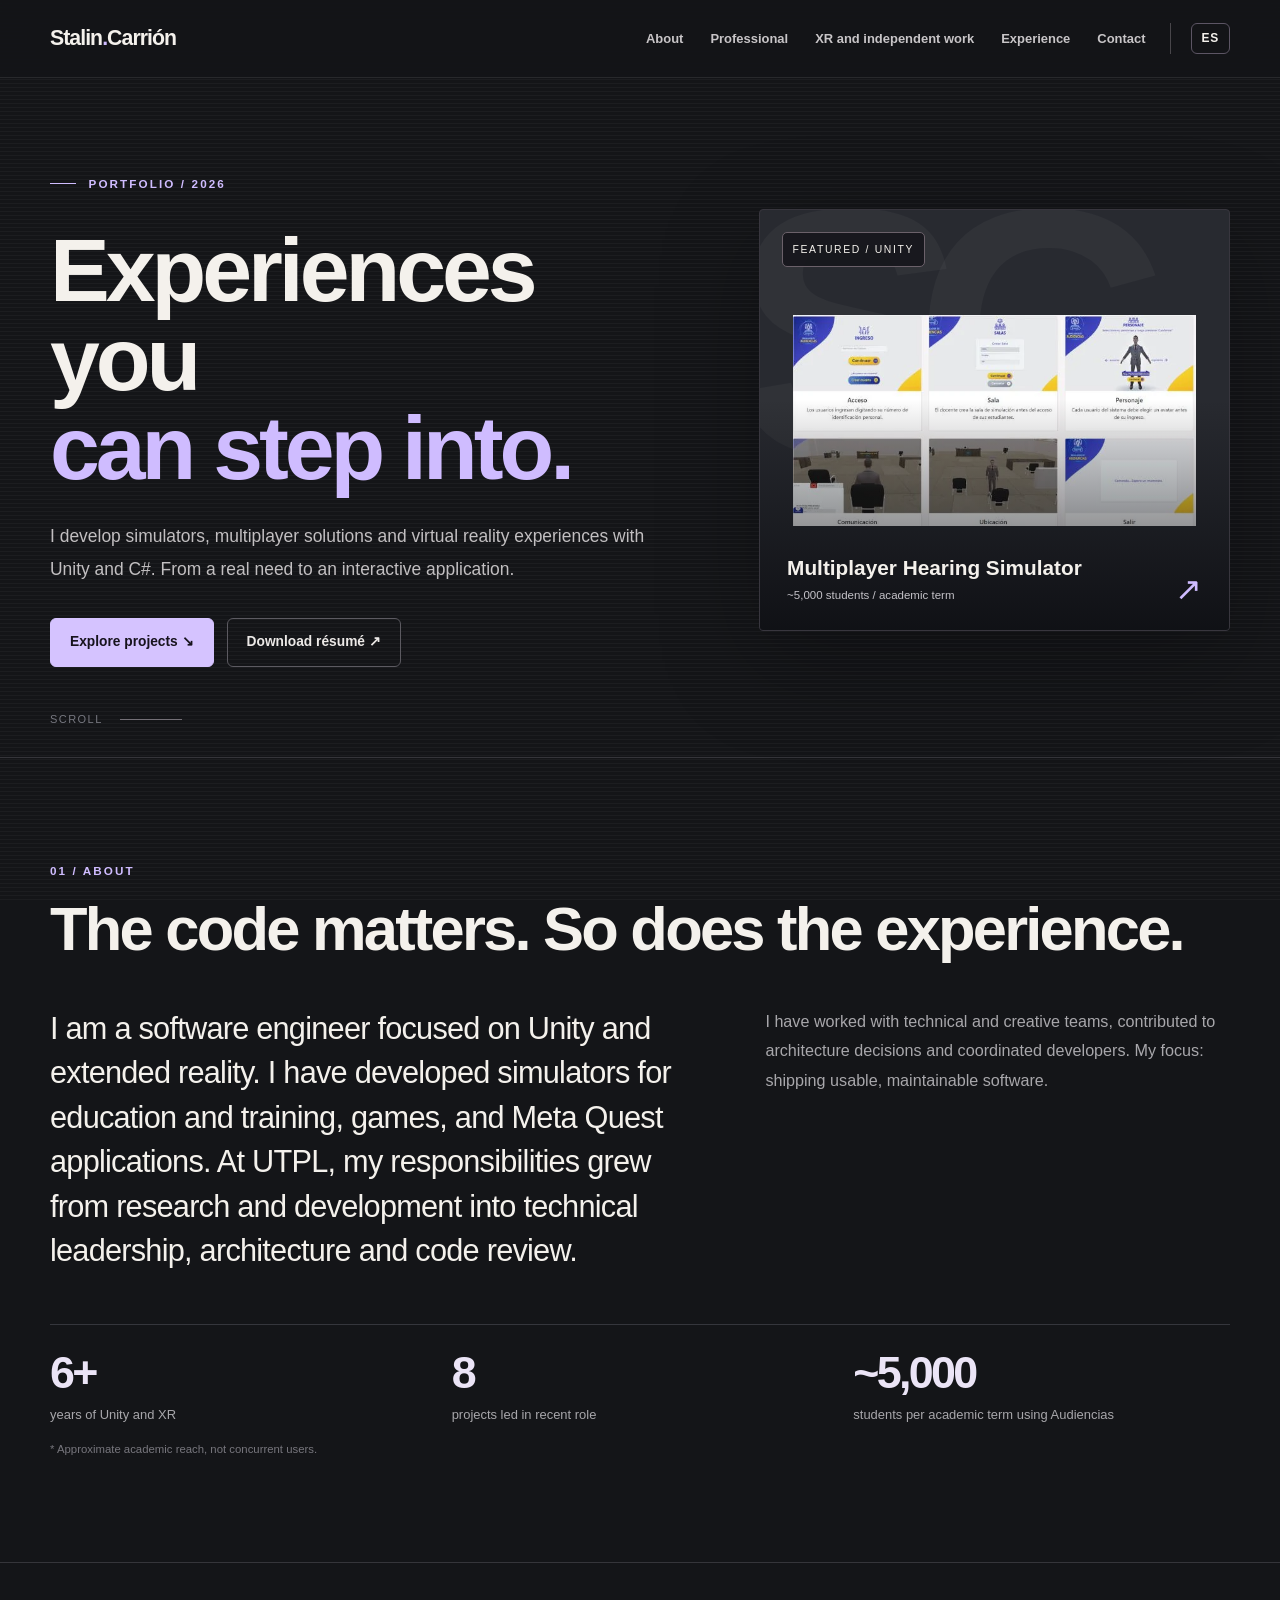
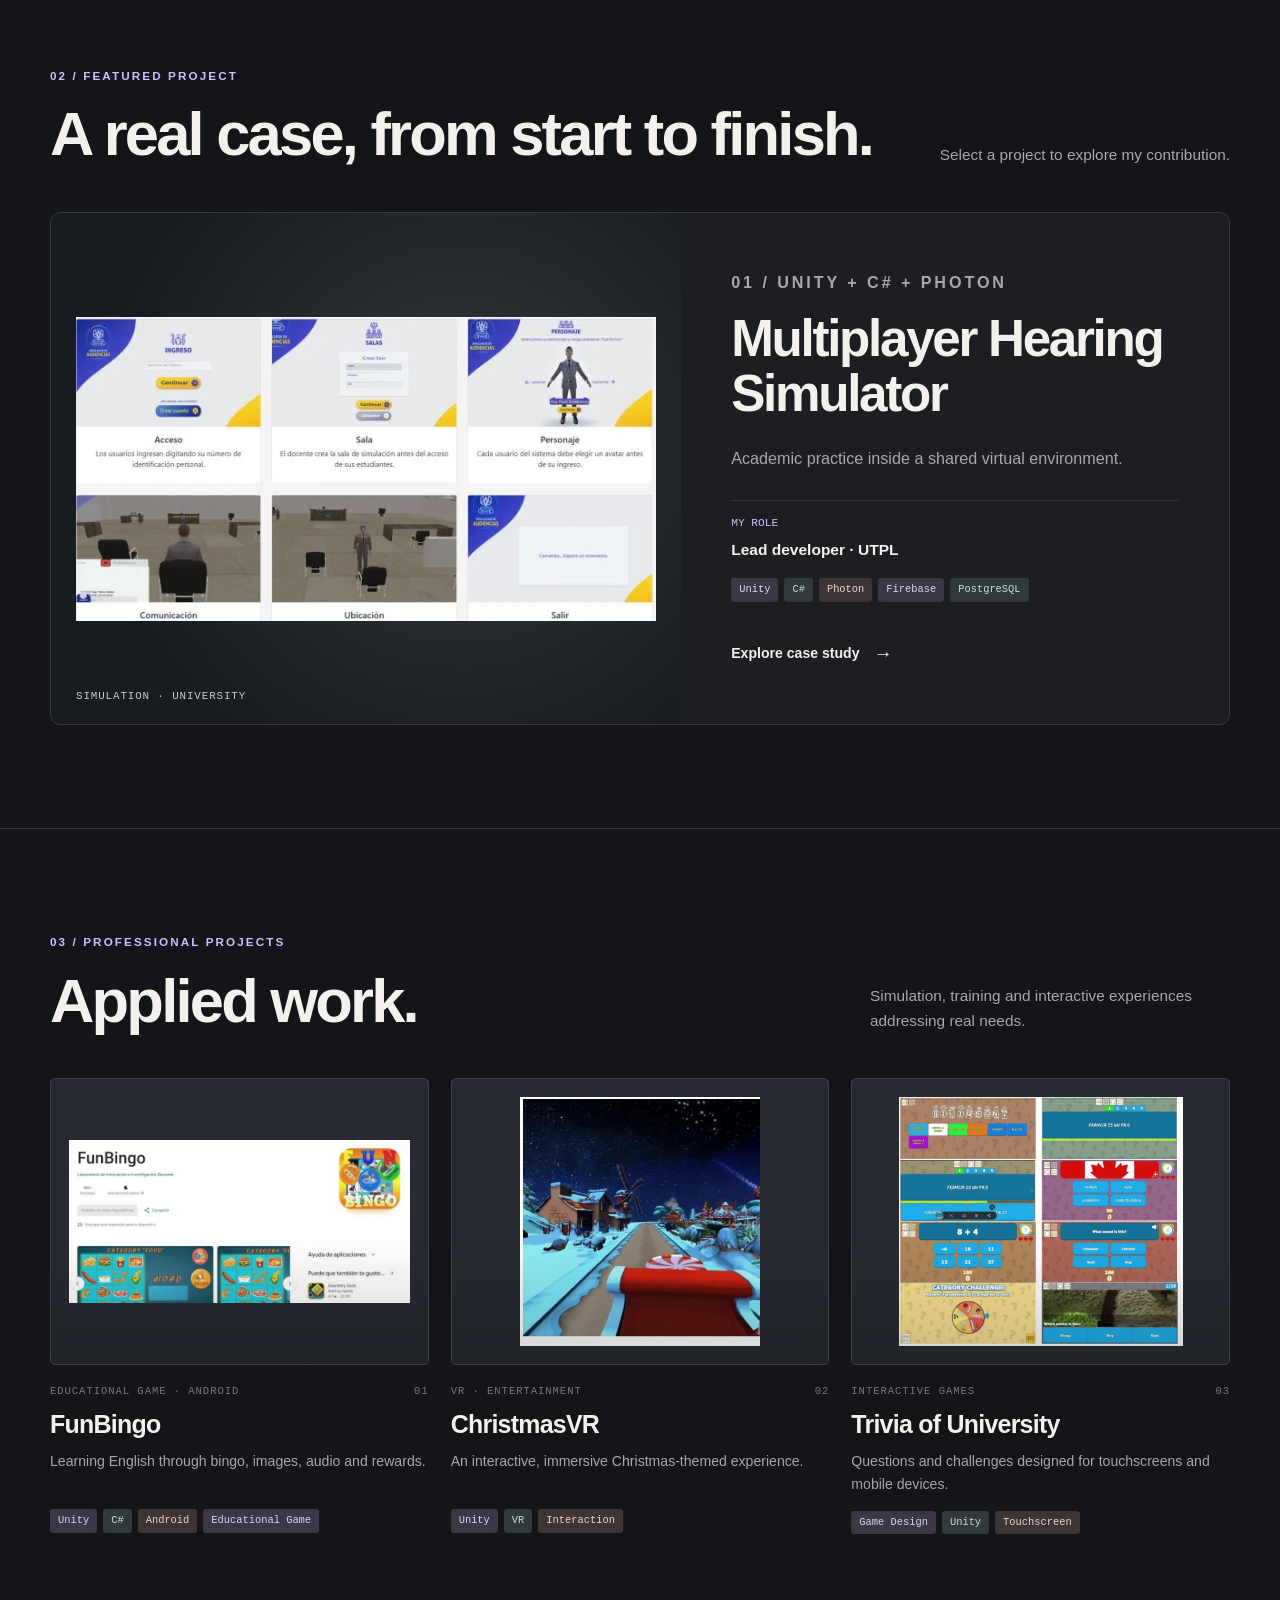
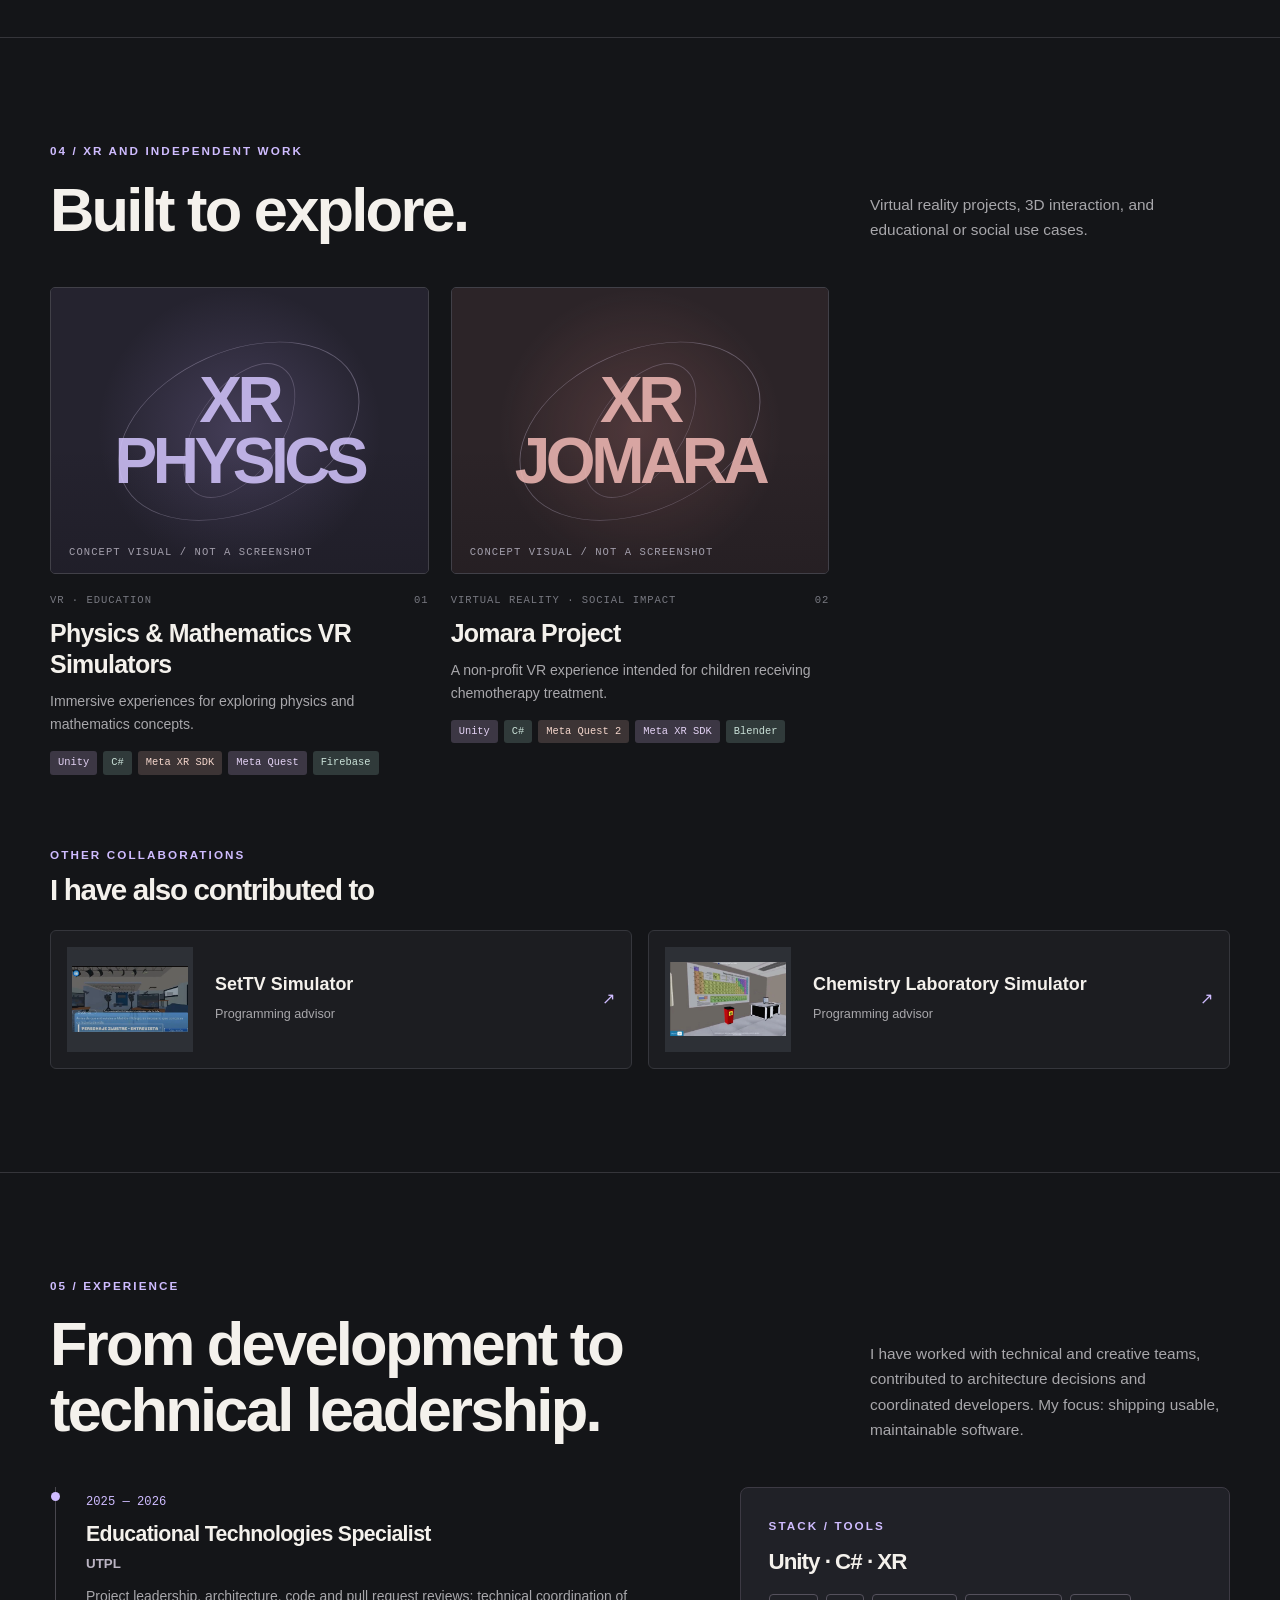
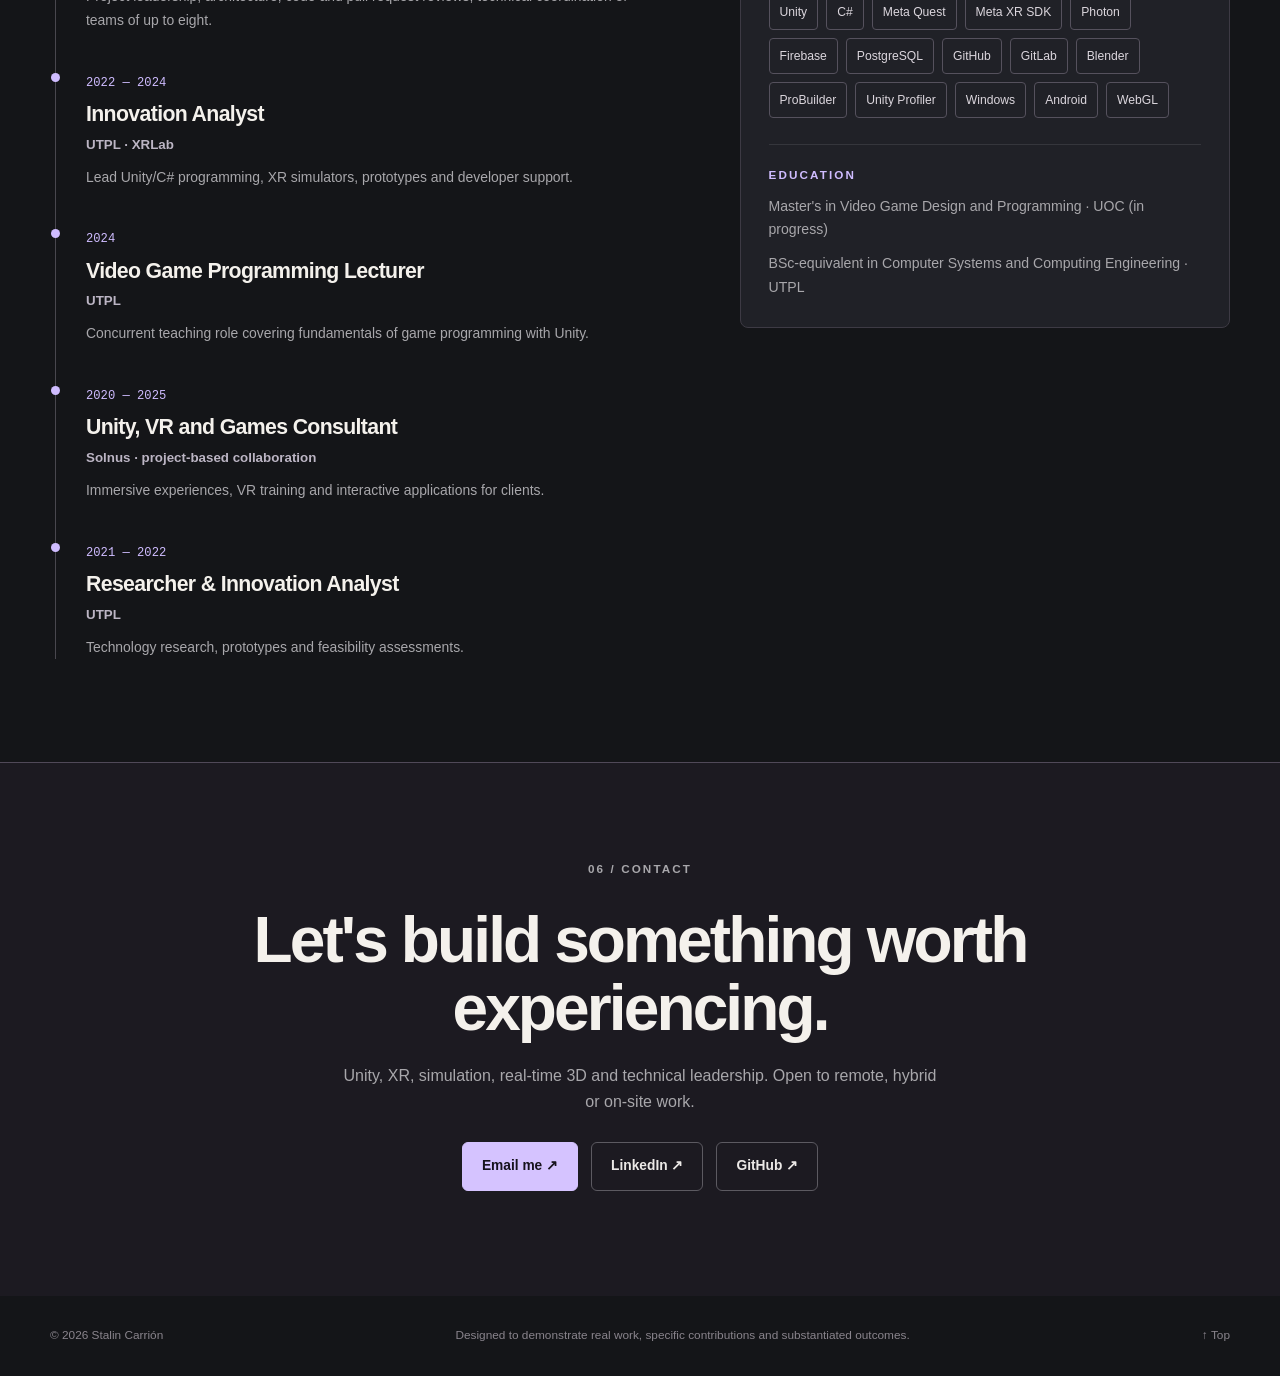
==== commit 42920630: "Redesign English homepage" ====
--- a/en.html
+++ b/en.html
@@ -3,96 +3,28 @@
 <head>
   <meta charset="utf-8">
   <meta name="viewport" content="width=device-width,initial-scale=1">
-  <meta name="theme-color" content="#071115">
-  <meta name="description" content="Portfolio of Stalin Carrión, Unity & XR Developer. Multiplayer simulation, virtual reality, educational games and technical leadership.">
-  <meta property="og:title" content="Stalin Carrión · Unity & XR Developer">
-  <meta property="og:description" content="Unity, C#, XR and simulation applied to real-world problems. Case studies, technical contribution and outcomes.">
+  <meta name="theme-color" content="#141518">
+  <meta name="description" content="Unity, C#, multiplayer simulation and VR for Meta Quest. Portfolio and detailed technical case studies of Stalin Carrión.">
   <meta property="og:type" content="website">
-  <title>Stalin Carrión · Unity & XR Developer</title>
-  <link rel="stylesheet" href="styles.css">
+  <meta property="og:title" content="Stalin Carrión | Unity & XR Developer">
+  <meta property="og:description" content="Unity, C#, multiplayer simulation and VR for Meta Quest. Portfolio and detailed technical case studies of Stalin Carrión.">
+  <meta property="og:url" content="https://stalinfcc.github.io/stalin-carrion/en.html">
+  <meta property="og:image" content="https://stalinfcc.github.io/stalin-carrion/assets/img/audiencias.webp">
+  <link rel="canonical" href="https://stalinfcc.github.io/stalin-carrion/en.html">
+  <link rel="alternate" hreflang="es" href="https://stalinfcc.github.io/stalin-carrion/">
+  <link rel="alternate" hreflang="en" href="https://stalinfcc.github.io/stalin-carrion/en.html">
+  <title>Stalin Carrión | Unity & XR Developer</title>
+  <link rel="stylesheet" href="portfolio.css">
 </head>
-<body>
-  <a class="skip" href="#contenido">Skip to content</a>
-  <div class="ambient ambient-a" aria-hidden="true"></div><div class="ambient ambient-b" aria-hidden="true"></div>
-  <header class="site-header">
-    <div class="wrap nav-wrap">
-      <a class="brand" href="#inicio" aria-label="Stalin Carrión, home"><span class="brand-mark">SC<span>/</span></span><span>Stalin Carrión<small>Unity & XR Developer</small></span></a>
-      <nav aria-label="Main navigation"><a href="#soluciones">What I solve</a><a href="#proyectos">Projects</a><a href="#experiencia">Experience</a><a class="nav-cta" href="#contacto">Contact ↗</a></nav>
-      <a class="lang-toggle" href="index.html" aria-label="Switch the site to Spanish" title="Español">ES</a>
-    </div>
-  </header>
-
-  <main id="contenido">
-    <section class="hero wrap" id="inicio">
-      <div class="hero-copy reveal">
-        <p class="eyebrow"><span></span> Unity · XR · Simulation · Spain</p>
-        <h1>I turn real-world needs into <em>interactive experiences.</em></h1>
-        <p class="hero-lead">I build solutions with <strong>Unity and C#</strong>: multiplayer simulators, virtual reality for Meta Quest and educational games. My work has also evolved into technical leadership, architecture and code review.</p>
-        <div class="actions"><a class="btn primary" href="#proyectos">View case studies <span>↓</span></a><a class="btn ghost" href="assets/CV_Stalin_Carrion.pdf" target="_blank" rel="noopener">View CV <span>↗</span></a></div>
-        <div class="tech-line" aria-label="Featured technologies"><span>Unity</span><span>C#</span><span>Meta XR</span><span>Photon</span><span>Firebase</span><span>PostgreSQL</span></div>
-      </div>
-      <div class="hero-stage reveal" aria-label="Featured project">
-        <div class="stage-grid"></div>
-        <div class="stage-card stage-card-main"><img src="assets/img/audiencias.webp" alt="Screenshots of the Multiplayer Hearing Simulator"><div><span class="kicker">CASO 01</span><strong>Multiplayer simulation</strong><small>Unity · C# · Photon · Datos</small></div></div>
-        <div class="stage-card stage-card-float"><span>~5.000</span><small>students / academic term*</small></div>
-        <div class="stage-code" aria-hidden="true"><span>problem</span> → <span>system</span> → <b>experience</b></div>
-      </div>
-    </section>
-
-    <section class="proof wrap reveal" aria-label="Professional summary">
-      <div><strong>6+</strong><span>years developing with Unity/XR</span></div>
-      <div><strong>8</strong><span>projects led in my recent role</span></div>
-      <div><strong>1–8</strong><span>people coordinated depending on the project</span></div>
-      <p>*The student figure describes academic reach, not simultaneous users.</p>
-    </section>
-
-    <section class="section wrap" id="soluciones">
-      <div class="section-head reveal"><div><p class="eyebrow"><span></span> Problems I solve</p><h2>I do more than build features.<br><em>I build the solution.</em></h2></div><p>My profile combines real-time development, XR and the ability to turn educational or business needs into usable interactive experiences.</p></div>
-      <div class="bento">
-        <article class="solve-card solve-large reveal"><div class="solve-index">01</div><div class="solve-icon">⌁</div><h3>Simulation & training</h3><p>I turn processes, practical exercises and content into interactive environments where users can learn by doing.</p><div class="mini-flow"><span>Need</span><i>→</i><span>Interaction</span><i>→</i><span>Simulación</span></div></article>
-        <article class="solve-card reveal"><div class="solve-index">02</div><div class="solve-icon">◎</div><h3>XR experiences</h3><p>I design and program immersive interactions for Meta Quest, integrating 3D content, logic, UI and performance.</p></article>
-        <article class="solve-card reveal"><div class="solve-index">03</div><div class="solve-icon">⌘</div><h3>Multiplayer systems</h3><p>I work with synchronization, user enrollment, data and services for connected experiences built with Unity.</p></article>
-        <article class="solve-card solve-wide reveal"><div><div class="solve-index">04</div><h3>Technical leadership & delivery</h3></div><p>I make technical decisions, review code and pull requests, mentor developers and help projects reach an integrable and maintainable release.</p><div class="badge-row"><span>Architecture</span><span>Code Review</span><span>GitHub / GitLab</span><span>Mentoring</span></div></article>
-      </div>
-    </section>
-
-    <section class="section projects-section" id="proyectos">
-      <div class="wrap"><div class="section-head reveal"><div><p class="eyebrow"><span></span> Selected case studies</p><h2>Work explained<br><em>as case studies, not a list.</em></h2></div><p>Each project shows the need, the solution, my specific contribution, and the outcome or reach I can substantiate.</p></div>
-
-        <article class="case wrap-card reveal" id="audiencias">
-          <div class="case-media"><div class="case-number">01</div><a class="image-frame" href="assets/img/audiencias.webp" data-lightbox><img src="assets/img/audiencias.webp" alt="Login, avatar and room screens from the Multiplayer Hearing Simulator"></a><div class="media-caption"><span>Windows · Multiplayer</span><span>Unity / C#</span></div></div>
-          <div class="case-copy"><p class="case-kind">ACADEMIC SIMULATION</p><h3>Multiplayer Hearing Simulator</h3><p class="case-intro">An application for academic practice in a shared virtual environment.</p><div class="case-grid"><div><h4>Problem</h4><p>Provide a digital space where students from different degree programs could carry out practical exercises in a multiplayer scenario.</p></div><div><h4>Solution</h4><p>Windows application built with Unity/C#, using Photon, Firebase and PostgreSQL for the connected experience and data management.</p></div><div><h4>My contribution</h4><p>Lead developer. I implemented data integration, user enrollment and technical support, and contributed to technical decisions.</p></div><div class="outcome"><h4>Outcome / reach</h4><p><strong>~5,000 students</strong> per academic term according to the updated CV. This figure does not represent simultaneous concurrency.</p></div></div><div class="stack"><span>Unity</span><span>C#</span><span>Photon</span><span>Firebase</span><span>PostgreSQL</span></div><div class="project-links" data-project="audiencias"></div></div>
-        </article>
-
-        <article class="case wrap-card reverse reveal" id="fisica">
-          <div class="case-media media-concept"><div class="case-number">02</div><div class="concept-visual"><div class="orbit o1"></div><div class="orbit o2"></div><div class="vr-box">VR<span>physics<br>+ math</span></div><div class="axis axis-x">x</div><div class="axis axis-y">y</div><div class="axis axis-z">z</div></div><p class="placeholder-note">Add 1–3 original simulator screenshots here to replace this conceptual visual.</p></div>
-          <div class="case-copy"><p class="case-kind">EDUCATIONAL VR · META QUEST</p><h3>Physics & Mathematics VR Simulators</h3><p class="case-intro">From theoretical content to an experience users can manipulate, observe and explore in virtual reality.</p><div class="case-grid"><div><h4>Problem</h4><p>Translate physics and mathematics concepts into an immersive educational experience.</p></div><div><h4>Solution</h4><p>Simulators built from scratch for Meta Quest with Unity, Meta XR SDK and Firebase support.</p></div><div><h4>My contribution</h4><p>Programming, architecture, interaction, product design and commercialization/business-model decisions. Built in collaboration with a subject-matter expert.</p></div><div class="outcome"><h4>Outcome</h4><p><strong>End-to-end development from scratch</strong> of the XR solution and interactive experience.</p></div></div><div class="stack"><span>Unity</span><span>C#</span><span>Meta Quest 2/3/3S</span><span>Meta XR SDK</span><span>Firebase</span><span>ProBuilder</span></div><div class="project-links" data-project="fisica"></div></div>
-        </article>
-
-        <article class="case wrap-card reveal" id="jomara">
-          <div class="case-media media-concept social"><div class="case-number">03</div><div class="concept-visual"><div class="heartline">♡</div><div class="vr-box">XR<span>experience<br>with purpose</span></div><div class="spark s1"></div><div class="spark s2"></div><div class="spark s3"></div></div><p class="placeholder-note">Add an environment screenshot without sensitive information or patient imagery.</p></div>
-          <div class="case-copy"><p class="case-kind">SOCIAL PROJECT · META QUEST 2</p><h3>Jomara Project</h3><p class="case-intro">Non-profit VR experience designed for children undergoing chemotherapy treatment.</p><div class="case-grid"><div><h4>Problem</h4><p>Create an immersive experience with a social purpose that runs on Meta Quest 2.</p></div><div><h4>Solution</h4><p>Experience built in Unity with integrated 3D models, video and animation.</p></div><div><h4>My contribution</h4><p>Full programming and content integration using Unity, C#, Meta XR SDK, Blender, ProBuilder and XR Simulator.</p></div><div class="outcome"><h4>Outcome</h4><p><strong>Complete VR experience</strong> developed and integrated. No medical or clinical outcomes are claimed.</p></div></div><div class="stack"><span>Unity</span><span>C#</span><span>Meta Quest 2</span><span>Meta XR SDK</span><span>Blender</span></div><div class="project-links" data-project="jomara"></div></div>
-        </article>
-
-        <div class="project-duo">
-          <article class="mini-case reveal" id="funbingo"><a class="mini-image light" href="assets/img/funbingo.webp" data-lightbox><img src="assets/img/funbingo.webp" alt="FunBingo screenshots"></a><div class="mini-copy"><div class="mini-top"><span>04</span><p>EDUCATIONAL GAME · ANDROID</p></div><h3>FunBingo</h3><div class="mini-facts"><p><b>Problem</b> Make learning English more playful.</p><p><b>Solution</b> Bingo using sound, text and images, plus medals, a podium and player profile.</p><p><b>My contribution</b> Design and programming in Unity/C#.</p><p><b>Outcome</b> Selected in 2021 for implementation in UTPL's English degree program.</p></div><div class="stack"><span>Unity</span><span>C#</span><span>Android</span></div><div class="project-links" data-project="funbingo"></div></div></article>
-          <article class="mini-case reveal" id="christmas-vr"><a class="mini-image dark-img" href="assets/img/christmas-vr.webp" data-lightbox><img src="assets/img/christmas-vr.webp" alt="ChristmasVR scene"></a><div class="mini-copy"><div class="mini-top"><span>05</span><p>VR · ENTERTAINMENT</p></div><h3>ChristmasVR</h3><div class="mini-facts"><p><b>Problem</b> Create an immersive Christmas-themed experience.</p><p><b>Solution</b> Interactive VR simulator developed as part of project-based collaboration with Solnus.</p><p><b>My contribution</b> Design and programming; led the simulator's creation according to the historical CV.</p><p><b>Outcome</b> Interactive project delivered in a Unity/VR consulting context.</p></div><div class="stack"><span>Unity</span><span>VR</span><span>Interactive</span></div><div class="project-links" data-project="christmas"></div></div></article>
-        </div>
-
-        <details class="more-work reveal"><summary><span>More relevant work</span><span>Trivia · SetTV · Chemistry Laboratory</span><b>+</b></summary><div class="more-grid"><article><a href="assets/img/trivia.webp" data-lightbox><img src="assets/img/trivia.webp" alt="Trivia of University screenshots"></a><p class="case-kind">DESIGN + PROGRAMMING</p><h3>Trivia of University</h3><p>Interactive trivia game for mobile devices and touchscreens.</p></article><article><a href="assets/img/set-tv.webp" data-lightbox><img src="assets/img/set-tv.webp" alt="SetTV Simulator screenshot"></a><p class="case-kind">PROGRAMMING ADVISORY</p><h3>SetTV Simulator</h3><p>Contributed as a technical/programming advisor, without claiming full development ownership.</p></article><article><a href="assets/img/quimica.webp" data-lightbox><img src="assets/img/quimica.webp" alt="Chemistry Laboratory Simulator screenshot"></a><p class="case-kind">PROGRAMMING ADVISORY</p><h3>Chemistry Laboratory</h3><p>Programming support and advisory work on an educational simulator.</p></article></div></details>
-      </div>
-    </section>
-
-    <section class="section experience" id="experiencia"><div class="wrap"><div class="section-head reveal"><div><p class="eyebrow"><span></span> Career</p><h2>Development, then<br><em>technical leadership.</em></h2></div><p>My progression at UTPL shows how I moved from research and prototyping to lead development, architecture decisions and coordination.</p></div><div class="exp-layout"><div class="timeline reveal"><article><span class="date">2025 — 2026</span><h3>Educational Technologies Specialist · UTPL</h3><p>Led innovation projects; coordinated teams of 1 to 8 people; technical consulting, architecture, code review, pull requests and GitHub/GitLab workflows.</p></article><article><span class="date">2022 — 2024</span><h3>Innovation Analyst · XRLab</h3><p>Lead developer at the lab. Built prototypes, simulators and immersive experiences with Unity/C#; contributed to technical decisions and trained students.</p></article><article><span class="date">2024</span><h3>Video Game Programming Lecturer</h3><p>Taught fundamentals of game development with Unity while mentoring student projects.</p></article><article><span class="date">2021 — 2022</span><h3>Researcher & Innovation Analyst</h3><p>Research, proofs of concept and feasibility assessment of technologies for higher education.</p></article><article><span class="date">2020 — 2025</span><h3>Project-based consulting · Solnus</h3><p>Unity, VR, video games, interactive experiences, immersive training, trivia games and virtual tours.</p></article></div><aside class="toolbox reveal"><p class="case-kind">MY TOOLKIT</p><h3>Applied stack</h3><dl><dt>Real-time & XR</dt><dd>Unity · C# · Meta XR SDK / Oculus SDK · XR Simulator · Meta Quest · HoloLens 2</dd><dt>Multiplayer & Data</dt><dd>Photon · Firebase · PostgreSQL · MySQL · user enrollment · service integration</dd><dt>Delivery</dt><dd>Git · GitHub · GitLab · branching · pull requests · code review · debugging</dd><dt>3D & Performance</dt><dd>Blender · ProBuilder · Unity Profiler · LOD · Windows · Android · WebGL</dd></dl></aside></div></div></section>
-
-    <section class="section wrap profile" id="perfil"><div class="profile-copy reveal"><p class="eyebrow"><span></span> Education & evidence</p><h2>Engineering +<br><em>games + XR.</em></h2><p>Computer Systems and Computing Engineer. I am currently pursuing the University Master's Degree in Video Game Design and Programming at UOC.</p><div class="edu"><span>2026 — 2027 (expected)</span><strong>University Master's Degree in Video Game Design and Programming</strong><small>Universitat Oberta de Catalunya · in progress</small></div><div class="edu"><span>2021</span><strong>Computer Systems and Computing Engineering</strong><small>Universidad Técnica Particular de Loja</small></div></div><div class="recognition reveal"><p class="case-kind">RECOGNITION</p><h3>Evidence behind the work</h3><div class="recognition-card"><img src="assets/img/metared.webp" alt="Certificate for the II International MetaRed Magazine Award"><div><strong>Realidad X · MetaRed 2021</strong><p>Member of the institutional project team recognized with the II International MetaRed Magazine Award. The updated CV also records an individual UTPL recognition for my contribution to the project.</p></div></div><details><summary>View more training and participation <span>+</span></summary><ul><li>Speaker · Seminar on Educational Experiences with Extended Reality (2021)</li><li>Workshop course · “Augmented Reality in Education” (2023)</li><li>Participant · RIEU Educational Innovation Congress (2025)</li></ul></details></div></section>
-
-    <section class="contact" id="contacto"><div class="wrap contact-grid reveal"><div><p class="eyebrow dark-eye"><span></span> Contact</p><h2>Shall we build something<br>people can <em>experience?</em></h2><p>Open to opportunities in Unity, XR, simulation, Real-Time 3D and technical leadership.</p></div><div class="contact-actions"><a class="email" href="mailto:stalinfcc96@gmail.com">stalinfcc96@gmail.com <span>↗</span></a><div class="actions"><a class="btn ink" href="https://www.linkedin.com/in/stalin-carrion-1705741b4/" target="_blank" rel="noopener">LinkedIn ↗</a><a class="btn outline-ink github-link" href="#" target="_blank" rel="noopener" hidden>GitHub ↗</a><a class="btn outline-ink" href="assets/CV_Stalin_Carrion.pdf" target="_blank" rel="noopener">CV ↗</a></div><small>Spain · open to remote, hybrid or on-site roles</small></div></div></section>
-  </main>
-
-  <footer class="wrap footer"><span>© <span id="year"></span> Stalin Carrión</span><span>Unity · XR · Simulation</span><a href="#inicio">Back to top ↑</a></footer>
-
-  <div class="lightbox" id="lightbox" hidden><button aria-label="Close image">×</button><img alt="Expanded view"><p></p></div>
-  <script src="config.js"></script><script src="script.js"></script>
+<body data-page="home">
+  <div id="site-root"></div>
+  <noscript><main style="max-width:860px;margin:60px auto;padding:24px;color:white;font:20px system-ui">
+    <h1>Stalin Carrión — Unity & XR Developer</h1>
+    <p>I develop multiplayer simulators, educational games and virtual reality experiences with Unity and C#.</p>
+    <p><a style="color:#cfbcff" href="mailto:stalinfcc96@gmail.com">stalinfcc96@gmail.com</a> · <a style="color:#cfbcff" href="assets/CV_Stalin_Carrion.pdf">CV PDF</a></p>
+  </main></noscript>
+  <script src="config.js"></script>
+  <script src="portfolio-data.js"></script>
+  <script src="portfolio.js"></script>
 </body>
 </html>
--- a/portfolio.css
+++ b/portfolio.css
@@ -0,0 +1,185 @@
+/* Hugo-inspired visual language, independently implemented for Stalin Carrión. */
+:root{
+  color-scheme:dark;--bg:#141518;--panel:#1d1e22;--panel2:#24252b;--line:#35363c;
+  --text:#f4f1ec;--muted:#a8a7ab;--subtle:#777880;--accent:#cfbcff;--accent2:#c7e8de;
+  --radius:12px;--font:"Segoe UI",Inter,Arial,sans-serif;--ease:cubic-bezier(.2,.72,.15,1);
+}
+*{box-sizing:border-box}
+html{scroll-behavior:smooth;scroll-padding-top:100px}
+body{margin:0;background:var(--bg);color:var(--text);font:16px/1.65 var(--font);-webkit-font-smoothing:antialiased;overflow-x:hidden}
+body:before{content:"";position:fixed;inset:0;pointer-events:none;z-index:-1;opacity:.035;background:repeating-linear-gradient(0deg,#fff 0 1px,transparent 1px 4px)}
+a{color:inherit;text-decoration:none}button{font:inherit}img{max-width:100%;display:block}
+:focus-visible{outline:2px solid var(--accent);outline-offset:4px}
+button,a{-webkit-tap-highlight-color:transparent}
+h1,h2,h3,h4,p{margin:0}h1,h2,h3{line-height:1.07;letter-spacing:-.045em}
+.container{width:min(1180px,calc(100% - 80px));margin:0 auto}
+.sr-only{position:absolute!important;width:1px;height:1px;clip:rect(0,0,0,0);overflow:hidden;white-space:nowrap}
+.skip{position:fixed;top:12px;left:12px;z-index:110;transform:translateY(-180%);padding:10px 16px;background:white;color:#111;border-radius:5px}
+.skip:focus{transform:none}
+.progress-track{position:fixed;top:0;left:0;width:100%;height:2px;background:transparent;z-index:103;pointer-events:none}
+.progress-bar{display:block;height:100%;width:100%;background:var(--accent);transform-origin:left;transform:scaleX(0)}
+.site-header{position:sticky;z-index:90;top:0;background:rgba(20,21,24,.89);border-bottom:1px solid rgba(255,255,255,.09);backdrop-filter:blur(20px);transition:background .25s}
+.site-header.scrolled{background:rgba(16,17,20,.96)}
+.nav-inner{min-height:77px;display:flex;align-items:center;gap:24px}
+.logo{font-size:1.33rem;font-weight:750;white-space:nowrap;letter-spacing:-.045em}.logo-dot{color:var(--accent)}
+.main-nav{display:flex;align-items:center;gap:27px;margin-left:auto}
+.main-nav a{font:.81rem/1.5 var(--font);font-weight:640;color:#c8c5c7;transition:color .2s}
+.main-nav a:hover,.main-nav a[aria-current="page"]{color:white}
+.nav-tools{display:flex;align-items:center;gap:12px;border-left:1px solid #48464a;padding-left:20px}
+.lang-switch{border:1px solid #5c5564;border-radius:6px;padding:5px 10px;color:var(--text);font-weight:700;letter-spacing:.06em;font-size:.75rem}
+.lang-switch:hover{background:#36303d;border-color:var(--accent)}
+.mobile-menu{display:none;background:transparent;border:1px solid var(--line);border-radius:7px;color:white;padding:6px 10px;cursor:pointer}
+.hero{min-height:635px;padding:96px 0 90px;position:relative;display:grid;grid-template-columns:1.15fr .85fr;align-items:center;gap:72px}
+.eyebrow{font-size:.73rem;letter-spacing:.18em;font-weight:740;text-transform:uppercase;color:var(--accent)}
+.hero-eyebrow{display:flex;gap:13px;align-items:center;margin-bottom:33px}
+.hero-eyebrow:before{content:"";width:26px;height:1px;background:var(--accent)}
+.hero-title{font-size:clamp(3.75rem,7vw,7.4rem);font-weight:780;line-height:.99}
+.hero-title em{font-style:normal;color:var(--accent)}
+.hero-lead{color:#c2bfc1;line-height:1.85;max-width:600px;font-size:1.09rem;margin-top:28px}
+.hero-actions{display:flex;flex-wrap:wrap;gap:13px;margin-top:33px}
+.button{min-height:48px;padding:12px 19px;display:inline-flex;align-items:center;gap:16px;justify-content:center;border-radius:6px;border:1px solid #5c5a61;font-size:.86rem;font-weight:700;transition:transform .24s var(--ease),border-color .2s,background .2s}
+.button:hover{transform:translateY(-3px);border-color:#d7c4ff}
+.button.primary{background:#d5c3ff;color:#17131d;border-color:#d5c3ff}.button.primary:hover{background:#e9dfff}
+.button.secondary{color:#ece9e7}
+.hero-art{min-width:0;position:relative;min-height:420px;border-radius:4px;isolation:isolate;background:#282a30;overflow:hidden;border:1px solid #38363e;box-shadow:0 30px 100px rgba(0,0,0,.25)}
+.hero-art:before{content:"SC";position:absolute;font-size:22rem;left:-6%;top:-13%;font-weight:850;letter-spacing:-.15em;line-height:1;color:rgba(255,255,255,.035);z-index:-1}
+.hero-art img{width:100%;height:100%;min-height:420px;object-fit:contain;padding:33px;filter:saturate(.82)}
+.hero-art:after{content:"";inset:0;position:absolute;pointer-events:none;background:linear-gradient(transparent 45%,rgba(9,10,14,.78))}
+.hero-art-caption{position:absolute;bottom:25px;left:27px;right:27px;z-index:1;display:flex;justify-content:space-between;align-items:end;gap:12px}
+.hero-art-caption strong{display:block;font-size:1.3rem;line-height:1.13}.hero-art-caption small{display:block;margin-top:7px;color:#c4c2c8;font-size:.72rem}.hero-art-caption .arrow{font-size:2rem;line-height:1;color:var(--accent)}
+.hero-corner{position:absolute;z-index:2;top:22px;left:22px;background:#16161be3;font-size:.65rem;letter-spacing:.16em;padding:8px 10px;border:1px solid #6b616a;border-radius:5px}
+.scroll-cue{position:absolute;bottom:28px;left:0;color:var(--subtle);font-size:.69rem;letter-spacing:.13em;display:flex;gap:17px;align-items:center}.scroll-cue:after{content:"";width:62px;height:1px;background:#747077}
+.hero-intro{animation:heroArrive .95s var(--ease) both}.hero-art{animation:heroArrive 1.1s .12s var(--ease) both}
+@keyframes heroArrive{from{opacity:0;transform:translateY(32px)}to{opacity:1;transform:translateY(0)}}
+.section{padding:103px 0;border-top:1px solid #35353a}
+.section-head{display:flex;justify-content:space-between;align-items:end;gap:45px;margin-bottom:45px}
+.section-head h2{font-size:clamp(2.55rem,4.8vw,4.65rem);font-weight:710;margin-top:16px}
+.section-head>p{max-width:360px;color:var(--muted);font-size:.96rem}
+.section-head .section-counter{color:#77747d;font-family:ui-monospace,monospace;margin-right:11px}
+.about-grid{display:grid;grid-template-columns:1.4fr 1fr;gap:65px;align-items:start}
+.about-statement{font-size:clamp(1.55rem,2.4vw,2.3rem);font-weight:520;line-height:1.45;letter-spacing:-.025em;max-width:680px}
+.about-desc{color:var(--muted);font-size:1.01rem;line-height:1.85}
+.about-stats{display:grid;grid-template-columns:repeat(3,1fr);border-top:1px solid var(--line);margin-top:50px;padding-top:23px;gap:25px}
+.stat-value{font-size:clamp(2rem,3.5vw,3.15rem);font-weight:730;line-height:1.1;letter-spacing:-.06em;color:#ebe4f6}
+.stat-label{margin-top:8px;color:var(--muted);font-size:.81rem;line-height:1.5}
+.stat-note{grid-column:1/-1;color:#77767d;font-size:.71rem;margin-top:-9px}
+.featured{border:1px solid #38383e;background:var(--panel);border-radius:10px;display:grid;grid-template-columns:1.07fr .93fr;overflow:hidden;min-height:490px;transition:border-color .3s}
+.featured:hover{border-color:#7a6d85}
+.featured-visual{position:relative;background:radial-gradient(circle at 65% 45%,#34393e 0%,#171c20 72%);overflow:hidden;display:flex;justify-content:center;align-items:center;padding:25px}
+.featured-visual img{width:100%;max-height:440px;object-fit:contain;transition:transform .75s var(--ease);filter:saturate(.86)}
+.featured:hover .featured-visual img{transform:scale(1.065)}
+.featured-image-label{position:absolute;bottom:22px;left:25px;font:.68rem ui-monospace,monospace;letter-spacing:.08em;color:#ccc9d0}
+.featured-copy{padding:55px 50px;display:flex;flex-direction:column;justify-content:center}
+.featured-copy h3{font-size:clamp(2.2rem,4vw,4.15rem);font-weight:690;margin:15px 0 22px}
+.featured-copy p{color:var(--muted);font-size:1.01rem;line-height:1.8}
+.featured-role{border-top:1px solid var(--line);margin-top:27px;padding-top:15px}
+.featured-role small{font:.7rem/1.4 ui-monospace,monospace;color:var(--accent);display:block;margin-bottom:5px}
+.featured-role strong{font-size:.97rem}
+.text-arrow{display:inline-flex;align-items:center;gap:14px;font-size:.88rem;font-weight:750;margin-top:36px}
+.text-arrow span{font-size:1.2rem;transition:transform .25s}.featured:hover .text-arrow span{transform:translateX(5px)}
+.project-grid{display:grid;grid-template-columns:repeat(3,minmax(0,1fr));gap:42px 22px}
+.project-card{min-width:0;display:block;position:relative;cursor:pointer}
+.project-art{position:relative;aspect-ratio:1.32;background:#272a30;border:1px solid #414048;border-radius:5px;overflow:hidden;display:flex;align-items:center;justify-content:center;isolation:isolate;transition:border-color .25s}
+.project-card:hover .project-art,.project-card:focus-visible .project-art{border-color:#91859e}
+.project-art img{width:100%;height:100%;object-fit:contain;padding:18px;transition:transform .65s var(--ease),filter .55s;filter:saturate(.8)}
+.project-card:hover .project-art img{transform:scale(1.065);filter:saturate(1.05)}
+.project-art:after{content:"";position:absolute;inset:0;background:linear-gradient(transparent 55%,rgba(10,10,14,.18));pointer-events:none}
+.project-arrow{position:absolute;right:14px;top:14px;border-radius:99px;width:36px;height:36px;display:grid;place-items:center;background:rgba(18,18,22,.85);border:1px solid #707078;color:#eee;z-index:2;font-size:1.25rem;opacity:0;transform:translate(-8px,8px);transition:.3s}
+.project-card:hover .project-arrow,.project-card:focus-visible .project-arrow{opacity:1;transform:none}
+.project-kicker{display:flex;justify-content:space-between;gap:15px;font:.66rem/1.5 ui-monospace,monospace;color:var(--subtle);letter-spacing:.09em;margin-top:19px}
+.project-card h3{font-size:1.56rem;line-height:1.25;font-weight:690;letter-spacing:-.03em;margin:9px 0 10px}
+.project-card p{font-size:.88rem;color:var(--muted);min-height:44px;line-height:1.62}
+.tag-list{display:flex;flex-wrap:wrap;gap:6px;margin-top:15px}
+.tag{background:#3c3744;color:#e3d2f4;font:.65rem/1.5 ui-monospace,monospace;padding:4px 8px;border-radius:3px;white-space:nowrap}
+.tag:nth-child(3n + 2){background:#303a3a;color:#c9e0d7}.tag:nth-child(3n){background:#3c3435;color:#f3d5cb}
+.concept-art{width:100%;height:100%;display:grid;place-items:center;position:relative;overflow:hidden;background:radial-gradient(circle at 50% 42%,rgba(210,196,244,.16),transparent 55%),#23222d}
+.concept-art:before{content:"";width:67%;aspect-ratio:1;border:1px solid rgba(234,220,255,.29);border-radius:50%;position:absolute;transform:rotate(-24deg) scaleY(.63)}
+.concept-art:after{content:"";width:40%;aspect-ratio:1;border:1px solid rgba(234,220,255,.22);border-radius:50%;position:absolute;transform:rotate(35deg) scaleX(.55)}
+.concept-art strong{z-index:1;position:relative;font-size:clamp(2.4rem,5vw,5rem);line-height:.95;letter-spacing:-.07em;opacity:.86;text-align:center;font-weight:780}
+.concept-art small{position:absolute;bottom:15px;left:18px;font:.66rem ui-monospace,monospace;letter-spacing:.1em;color:#a39fac;z-index:1}
+.concept-art.coral{background:radial-gradient(circle at 50% 50%,rgba(242,147,143,.18),transparent 60%),#2c2428}
+.concept-art.violet{background:radial-gradient(circle at 50% 50%,rgba(184,160,240,.21),transparent 60%),#25232f}
+.concept-art.violet strong{color:#d2c4fc}.concept-art.coral strong{color:#efb8b4}
+.more-grid{display:grid;grid-template-columns:1fr 1fr;gap:16px}
+.minor-card{display:flex;gap:22px;align-items:center;background:#1c1d21;border:1px solid var(--line);padding:16px;border-radius:6px;transition:border-color .25s}
+.minor-card:hover{border-color:#8e8198}
+.minor-image{width:126px;height:105px;flex-shrink:0;background:#2d3036;display:grid;place-items:center}
+.minor-image img{width:100%;height:100%;object-fit:contain;padding:5px}
+.minor-card strong{font-size:1.12rem;display:block;line-height:1.25}.minor-card p{font-size:.79rem;color:var(--muted);margin-top:8px}.minor-card .arrow{margin-left:auto;color:var(--accent)}
+.experience-wrap{display:grid;grid-template-columns:1.1fr .9fr;gap:90px}
+.timeline{border-left:1px solid #49474e;margin-left:5px}
+.timeline-item{position:relative;padding:0 0 35px 30px}
+.timeline-item:before{content:"";position:absolute;width:9px;height:9px;border-radius:50%;top:5px;left:-5px;background:var(--accent)}
+.timeline-item:last-child{padding-bottom:0}
+.timeline-period{color:var(--accent);font:.76rem ui-monospace,monospace}
+.timeline-item h3{font-size:1.33rem;line-height:1.3;margin-top:7px;letter-spacing:-.03em}
+.timeline-item small{color:#bcb5c4;font-weight:700;display:block;margin-top:5px}
+.timeline-item p{font-size:.87rem;color:var(--muted);line-height:1.7;margin-top:10px}
+.side-profile{padding:28px;background:#202127;border:1px solid #3d3a44;border-radius:8px;align-self:start}
+.side-profile h3{font-size:1.4rem;margin:14px 0 20px}
+.skills-cloud{display:flex;flex-wrap:wrap;gap:8px}
+.skills-cloud span{display:inline-block;padding:7px 10px;border:1px solid #55515d;font-size:.76rem;color:#dbd6dd;border-radius:4px}
+.education-line{border-top:1px solid var(--line);margin-top:26px;padding-top:20px;color:var(--muted);font-size:.88rem}.education-line p+p{margin-top:11px}
+.contact-block{padding:96px 0 105px;text-align:center;background:#1c1a21;border-top:1px solid #504958}
+.contact-block h2{font-size:clamp(2.8rem,5vw,5rem);max-width:820px;margin:20px auto;font-weight:700}
+.contact-block p{color:var(--muted);max-width:610px;margin:0 auto 27px}
+.contact-links{display:flex;gap:13px;justify-content:center;flex-wrap:wrap}
+.footer{padding:30px 0;display:flex;justify-content:space-between;flex-wrap:wrap;gap:15px;color:#89848c;font-size:.74rem}
+.footer a:hover{color:white}
+.reveal{opacity:0;transform:translateY(29px);transition:opacity .8s var(--ease),transform .8s var(--ease)}
+.reveal.in{opacity:1;transform:translateY(0)}.reveal[data-delay="1"]{transition-delay:.09s}.reveal[data-delay="2"]{transition-delay:.17s}
+.reveal[data-delay="3"]{transition-delay:.24s}
+.detail-hero{padding-top:84px;padding-bottom:45px}
+.detail-back{display:inline-flex;align-items:center;gap:11px;color:#c4bbc8;font-size:.83rem}
+.detail-back:hover{color:white}
+.detail-heading{margin-top:45px;display:grid;grid-template-columns:1.45fr .55fr;gap:40px;align-items:end}
+.detail-heading h1{font-size:clamp(3rem,6.5vw,6.4rem);font-weight:730;max-width:920px;margin-top:16px}
+.detail-heading>p{color:var(--muted);font-size:.97rem;line-height:1.75}
+.detail-media{margin-top:38px;height:min(57vw,530px);min-height:330px;background:#25272b;border:1px solid var(--line);display:grid;place-items:center;overflow:hidden;position:relative}
+.detail-media img{width:100%;height:100%;object-fit:contain;padding:26px}
+.detail-media .concept-art{height:100%;width:100%}.detail-media .concept-art strong{font-size:clamp(5rem,13vw,12rem)}
+.detail-label{position:absolute;right:17px;bottom:14px;background:#17171bc9;padding:8px 12px;color:#bdb6c5;font-size:.7rem}
+.detail-meta{display:grid;grid-template-columns:1fr 1fr;gap:20px;padding:35px 0;border-bottom:1px solid var(--line)}
+.detail-meta strong{font-size:1.1rem;display:block;margin-top:5px}
+.detail-section{display:grid;grid-template-columns:.38fr 1fr;gap:55px;padding:43px 0;border-bottom:1px solid var(--line)}
+.detail-section h2{font-size:.78rem;letter-spacing:.13em;text-transform:uppercase;color:var(--accent);font-weight:750;padding-top:5px}
+.detail-section p{font-size:1.12rem;line-height:1.8;color:#d2cfd1;max-width:800px}
+.detail-section ul{margin:0;padding-left:19px;max-width:760px;color:#d2cfd1;font-size:1.04rem;line-height:1.85}
+.detail-section li+li{margin-top:9px}
+.detail-bottom{padding:42px 0 95px;display:flex;flex-wrap:wrap;justify-content:space-between;align-items:center;gap:25px}
+.detail-contact{background:#242029;padding:48px;text-align:center}
+.detail-contact h2{font-size:2rem;margin-bottom:20px}
+@media(max-width:1050px){
+ .container{width:min(1180px,calc(100% - 50px))}.hero{gap:36px}.hero-title{font-size:clamp(3.5rem,7vw,6rem)}
+ .main-nav{gap:15px}.featured-copy{padding:35px}.featured{min-height:400px}
+ .experience-wrap{gap:45px}.project-grid{grid-template-columns:repeat(2,minmax(0,1fr))}
+}
+@media(max-width:720px){
+ .container{width:calc(100% - 34px)}.nav-inner{min-height:66px}.logo{font-size:1.22rem}
+ .main-nav{position:absolute;top:65px;left:0;right:0;padding:16px 20px 23px;background:#191a1e;box-shadow:0 15px 20px #08080850;border-bottom:1px solid var(--line);display:none;flex-direction:column;align-items:stretch;gap:13px}
+ .main-nav.open{display:flex}.main-nav a{font-size:.96rem;padding:8px}.nav-tools{margin-left:auto}.mobile-menu{display:inline-flex}
+ .hero{grid-template-columns:1fr;gap:38px;min-height:0;padding:72px 0}.hero-title{font-size:clamp(3.4rem,13vw,6rem)}
+ .hero-art,.hero-art img{min-height:300px}.hero-art{height:350px}.hero-art img{padding:23px}
+ .scroll-cue{display:none}.section{padding:75px 0}.section-head{display:block;margin-bottom:32px}
+ .section-head>p{margin-top:19px;max-width:none}.section-head h2{font-size:clamp(2.25rem,8vw,4rem)}
+ .about-grid,.featured,.experience-wrap,.detail-heading{grid-template-columns:1fr}.about-grid{gap:22px}
+ .about-stats{gap:15px}.featured-copy{padding:30px}.featured-visual{min-height:290px}
+ .project-grid{grid-template-columns:1fr 1fr;gap:30px 16px}
+ .project-card h3{font-size:1.3rem}.project-card p{font-size:.82rem}
+ .more-grid{grid-template-columns:1fr}.detail-hero{padding-top:50px}
+ .detail-heading{gap:20px}.detail-heading h1{font-size:3.3rem}.detail-media{min-height:260px}
+ .detail-section{grid-template-columns:1fr;gap:14px;padding:27px 0}.detail-section p{font-size:1.01rem}
+ .detail-meta{grid-template-columns:1fr}.detail-contact{padding:30px 20px}
+}
+@media(max-width:460px){
+ .hero-title{font-size:3.3rem}.hero-art{height:300px}.hero-art img{min-height:300px}
+ .hero-art-caption strong{font-size:1.04rem}.hero-lead{font-size:1rem}
+ .project-grid{grid-template-columns:1fr;gap:28px}.project-art{aspect-ratio:1.55}
+ .project-card p{min-height:auto}.about-stats{grid-template-columns:1fr 1fr}
+ .stat-note{grid-column:1/-1}.minor-image{width:90px;height:90px}.minor-card{gap:13px}.contact-block{padding:75px 0}
+ .detail-heading h1{font-size:2.75rem}.detail-media{min-height:230px;height:70vw}
+}
+@media(prefers-reduced-motion:reduce){
+ html{scroll-behavior:auto}.hero-intro,.hero-art{animation:none}.reveal{opacity:1;transform:none;transition:none}
+ .project-card *, .project-card,.button,.featured *{transition:none!important}
+}
